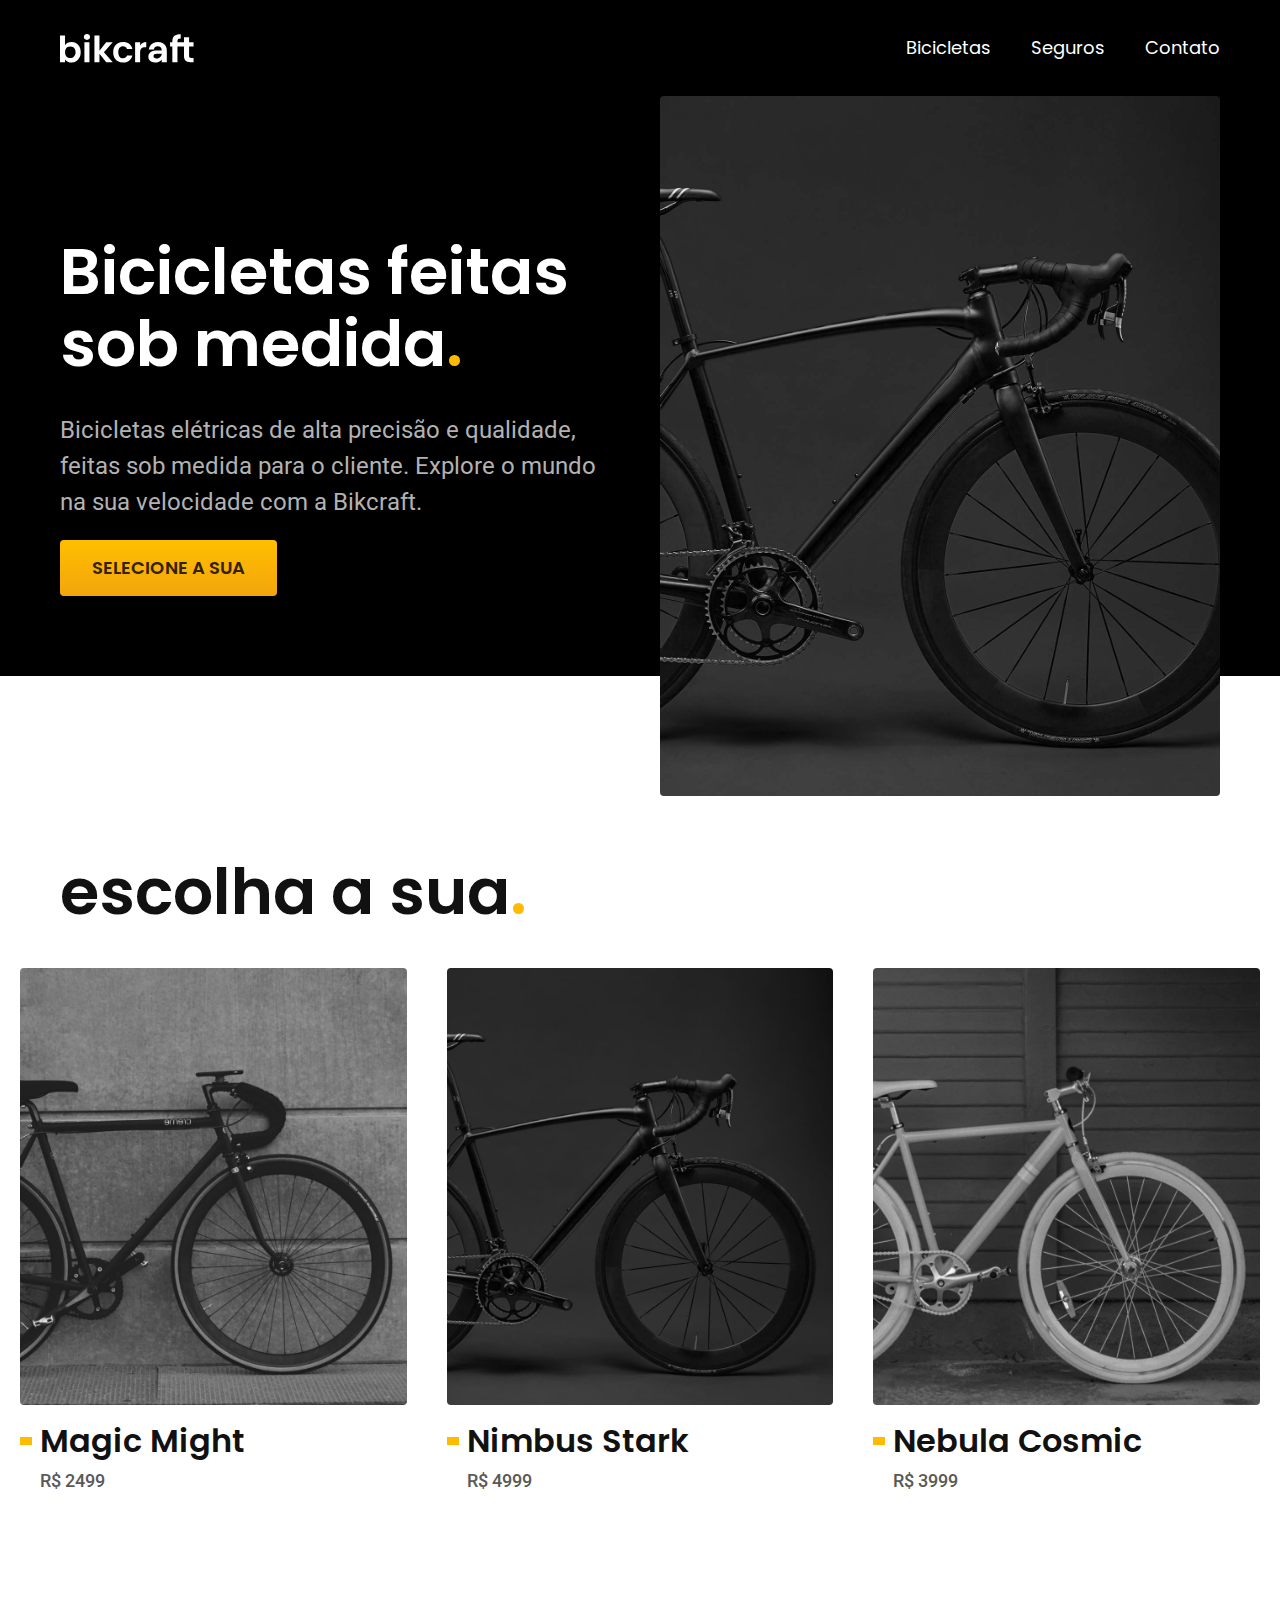
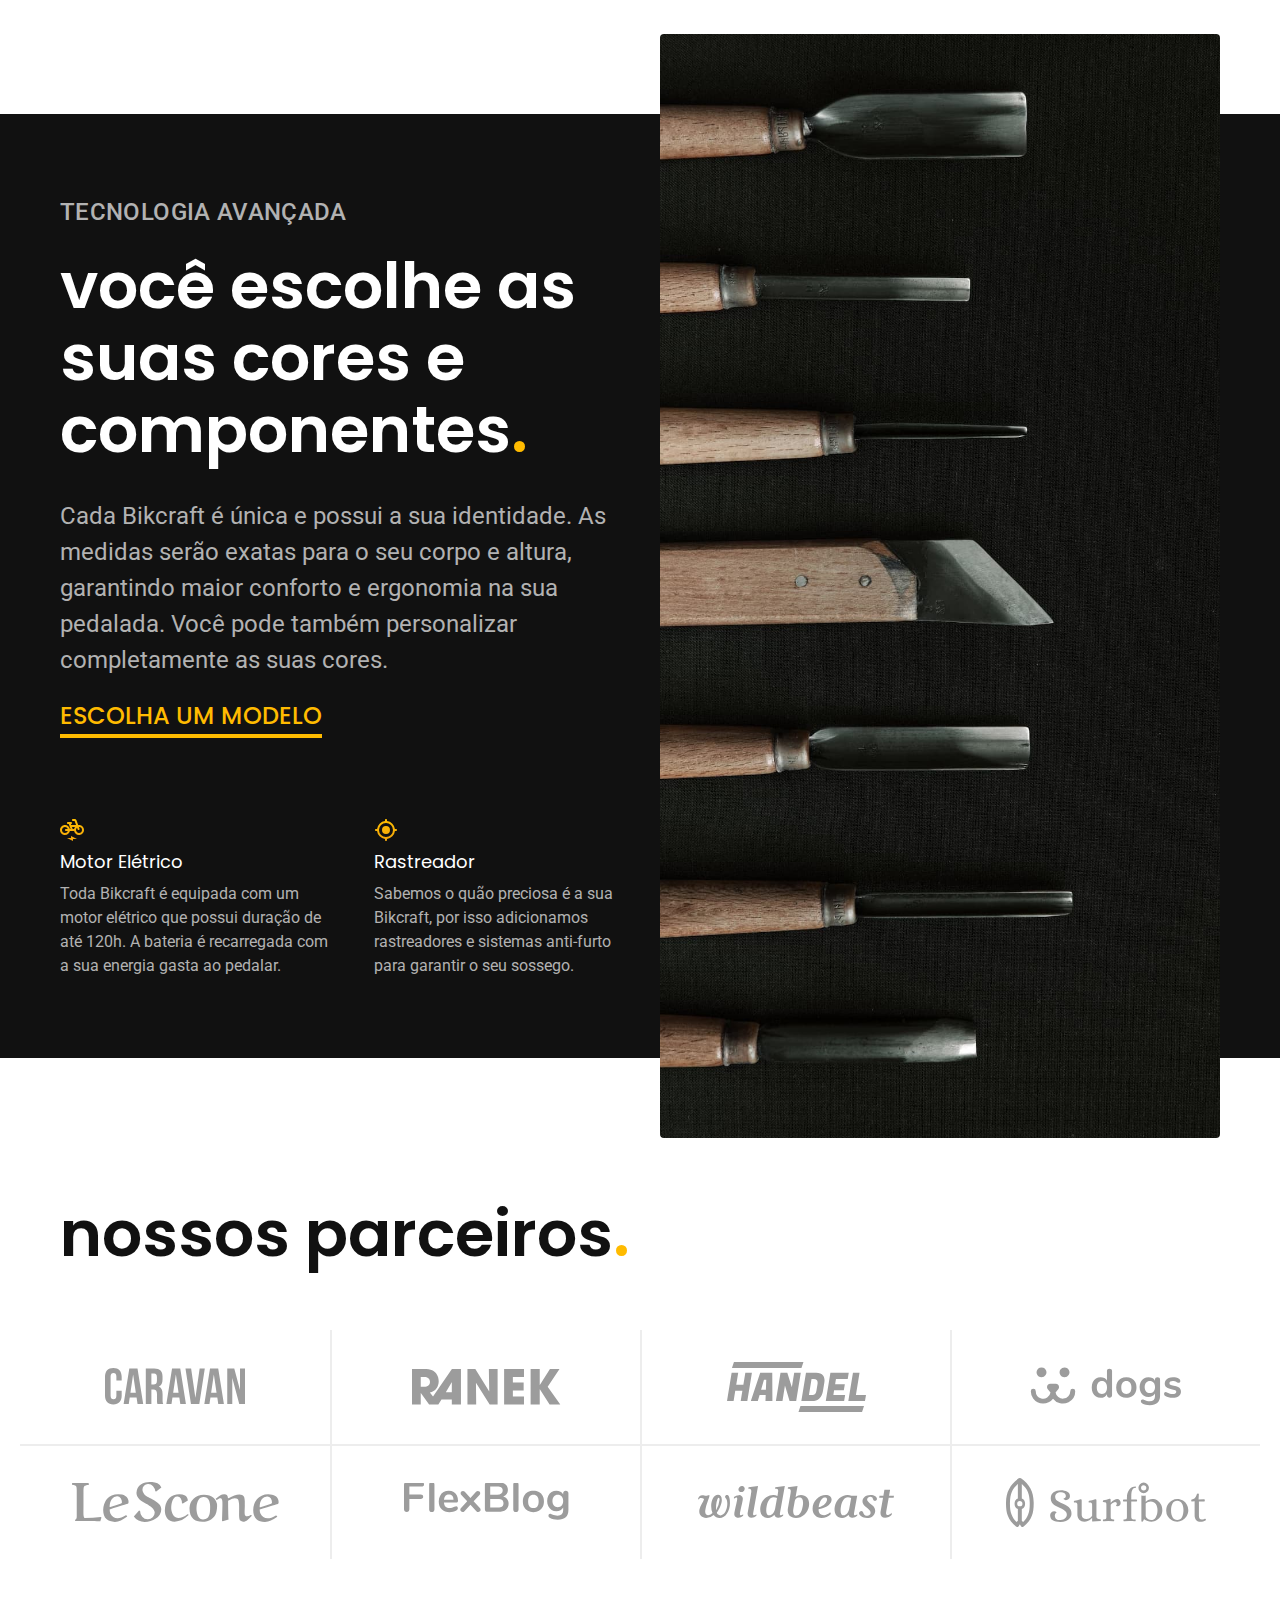
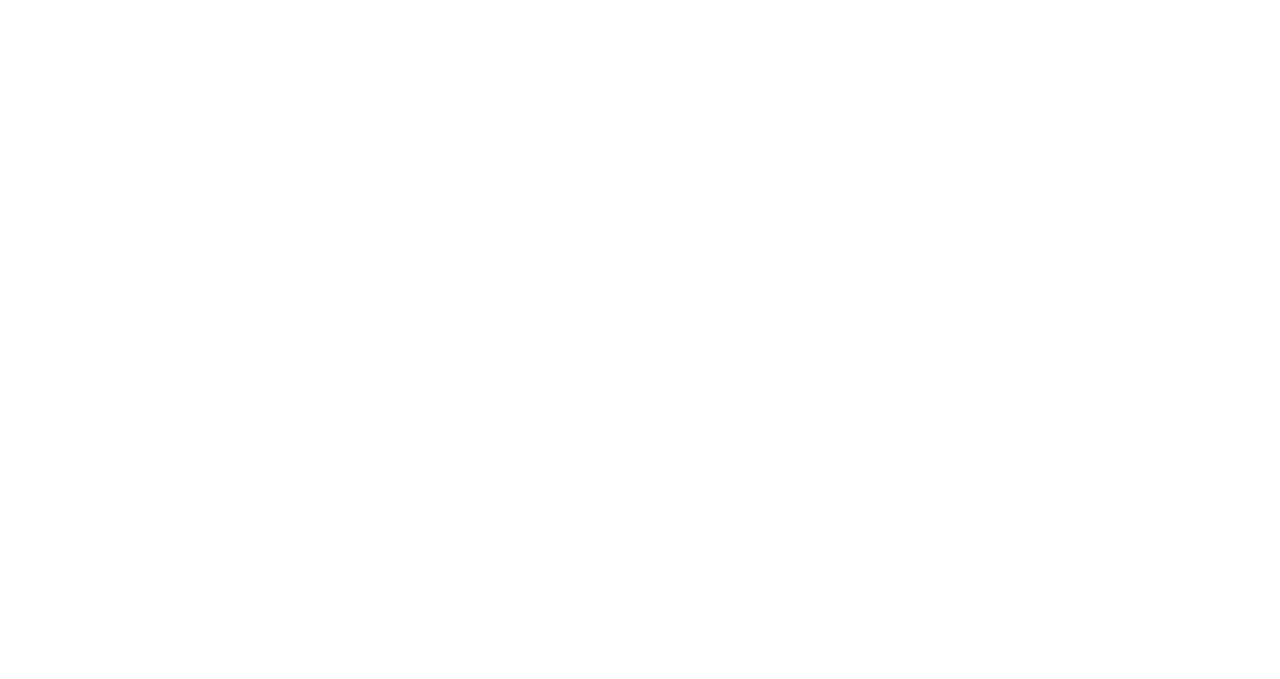
==== index.html @ a55c61dd "parceiros" ====
<!DOCTYPE html>
<html lang="pt-br">

<head>
  <meta charset="UTF-8">
  <meta http-equiv="X-UA-Compatible" content="IE=edge">
  <meta name="viewport" content="width=device-width, initial-scale=1.0">
  <title>Bikcraft - Bicicletas Elétricas</title>
  <meta name="description" content="Bicicletas elétricas de alta precisão e qualidade,  feitas sob medida para o cliente. Explore o mundo na sua velocidade com a Bikcraft.">
  <link rel="stylesheet" href="./css/style.css">
  <link rel="preconnect" href="https://fonts.googleapis.com">
  <link rel="preconnect" href="https://fonts.gstatic.com" crossorigin>
  <link href="https://fonts.googleapis.com/css2?family=Poppins:wght@400;600&family=Roboto:wght@400;500&display=swap" rel="stylesheet">
</head>

<body>
  <header class="header-bg">
    <div class="header container">
      <a href="./">
        <img src="./img/bikcraft.svg" alt="Bikcraft">
      </a>
      <nav aria-label="primaria">
        <ul class="header-menu font-1-m cor-0">
          <li><a href="./bicicletas.html">Bicicletas</a></li>
          <li><a href="./seguros.html">Seguros</a></li>
          <li><a href="./contato.html">Contato</a></li>
        </ul>
      </nav>
    </div>
  </header>

  <main class="introducao-bg">
    <div class="introducao container">
      <div class="introducao-conteudo">
        <h1 class="font-1-xxl cor-0">Bicicletas feitas sob medida<span class="cor-p1">.</span></h1>
        <p class="font-2-l cor-5">Bicicletas elétricas de alta precisão e qualidade, feitas sob medida para o cliente. Explore o mundo na sua velocidade com a Bikcraft.</p>
        <a href="./bicicletas.html" class="botao">Selecione a sua</a>
      </div>
      <div>
        <img src="./img/fotos/introducao.jpg" alt="Bicicleta Elétrica Preta">
      </div>
    </div>
  </main>

  <article class="bicicletas-lista">
    <h2 class="font-1-xxl container">escolha a sua<span class="cor-p1">.</span></h2>

    <ul>
      <li>
        <a href="./bicicletas/magic.html">
          <img src="./img/bicicletas/magic-home.jpg" alt="Bicicleta Preta">
          <h3 class="font-1-xl">Magic Might</h3>
          <span class="font-2-m cor-8">R$ 2499</span>
        </a>
      </li>
      <li>
        <a href="./bicicletas/nimbus.html">
          <img src="./img/bicicletas/nimbus-home.jpg" alt="Bicicleta Preta">
          <h3 class="font-1-xl">Nimbus Stark</h3>
          <span class="font-2-m cor-8">R$ 4999</span>
        </a>
      </li>
      <li>
        <a href="./bicicletas/nebula.html">
          <img src="./img/bicicletas/nebula-home.jpg" alt="Bicicleta Preta">
          <h3 class="font-1-xl">Nebula Cosmic</h3>
          <span class="font-2-m cor-8">R$ 3999</span>
        </a>
      </li>
    </ul>
  </article>

  <article class="tecnologia-bg">
    <div class="tecnologia container">
      <div class="tecnologia-conteudo">
        <span class="font-2-l-b cor-5">Tecnologia Avançada</span>
        <h2 class="font-1-xxl cor-0">você escolhe as suas cores e componentes<span class="cor-p1">.</span></h2>
        <p class="font-2-l cor-5">Cada Bikcraft é única e possui a sua identidade. As medidas serão exatas para o seu corpo e altura, garantindo maior conforto e ergonomia na sua pedalada. Você pode também personalizar completamente as suas cores.</p>
        <a class="link" href="./bicicletas.html">Escolha um modelo</a>
        <div class="tecnologia-vantagens">
          <div>
            <img src="./img/icones/eletrica.svg" alt="">
            <h3 class="font-1-m cor-0">Motor Elétrico</h3>
            <p class="font-2-s cor-5">Toda Bikcraft é equipada com um motor elétrico que possui duração de até 120h. A bateria é recarregada com a sua energia gasta ao pedalar.</p>
          </div>
          <div>
            <img src="./img/icones/rastreador.svg" alt="">
            <h3 class="font-1-m cor-0">Rastreador</h3>
            <p class="font-2-s cor-5">Sabemos o quão preciosa é a sua Bikcraft, por isso adicionamos rastreadores e sistemas anti-furto para garantir o seu sossego.</p>
          </div>
        </div>
      </div>

      <div class="tecnologia-imagem">
        <img src="./img/fotos/tecnologia.jpg" alt="">
      </div>
    </div>
  </article>

  <section class="parceiros" aria-label="Nossos Parceiros">
    <h2 class="font-1-xxl container">nossos parceiros<span class="cor-p1">.</span></h2>

    <ul>
      <li><img src="./img/parceiros/caravan.svg" alt="Caravan"></li>
      <li><img src="./img/parceiros/ranek.svg" alt="Ranek"></li>
      <li><img src="./img/parceiros/handel.svg" alt="Handel"></li>
      <li><img src="./img/parceiros/dogs.svg" alt="Dogs"></li>
      <li><img src="./img/parceiros/lescone.svg" alt="LeScone"></li>
      <li><img src="./img/parceiros/flexblog.svg" alt="FlexBlog"></li>
      <li><img src="./img/parceiros/wildbeast.svg" alt="WildBeast"></li>
      <li><img src="./img/parceiros/surfbot.svg" alt="Surfbot"></li>
    </ul>

  </section>

</body>

</html>
---- css/style.css ----
@import "./global/global.css";
@import "./utilidades/tipografia.css";
@import "./utilidades/cores.css";
@import "./global/header.css";

/* Utilidades */
@import "./utilidades/componentes.css";

/* Home */
@import "./home/introducao.css";
@import "./home/tecnologia.css";
@import "./home/parceiros.css";

/* Bicicletas */
@import "./bicicletas/bicicletas-lista.css";
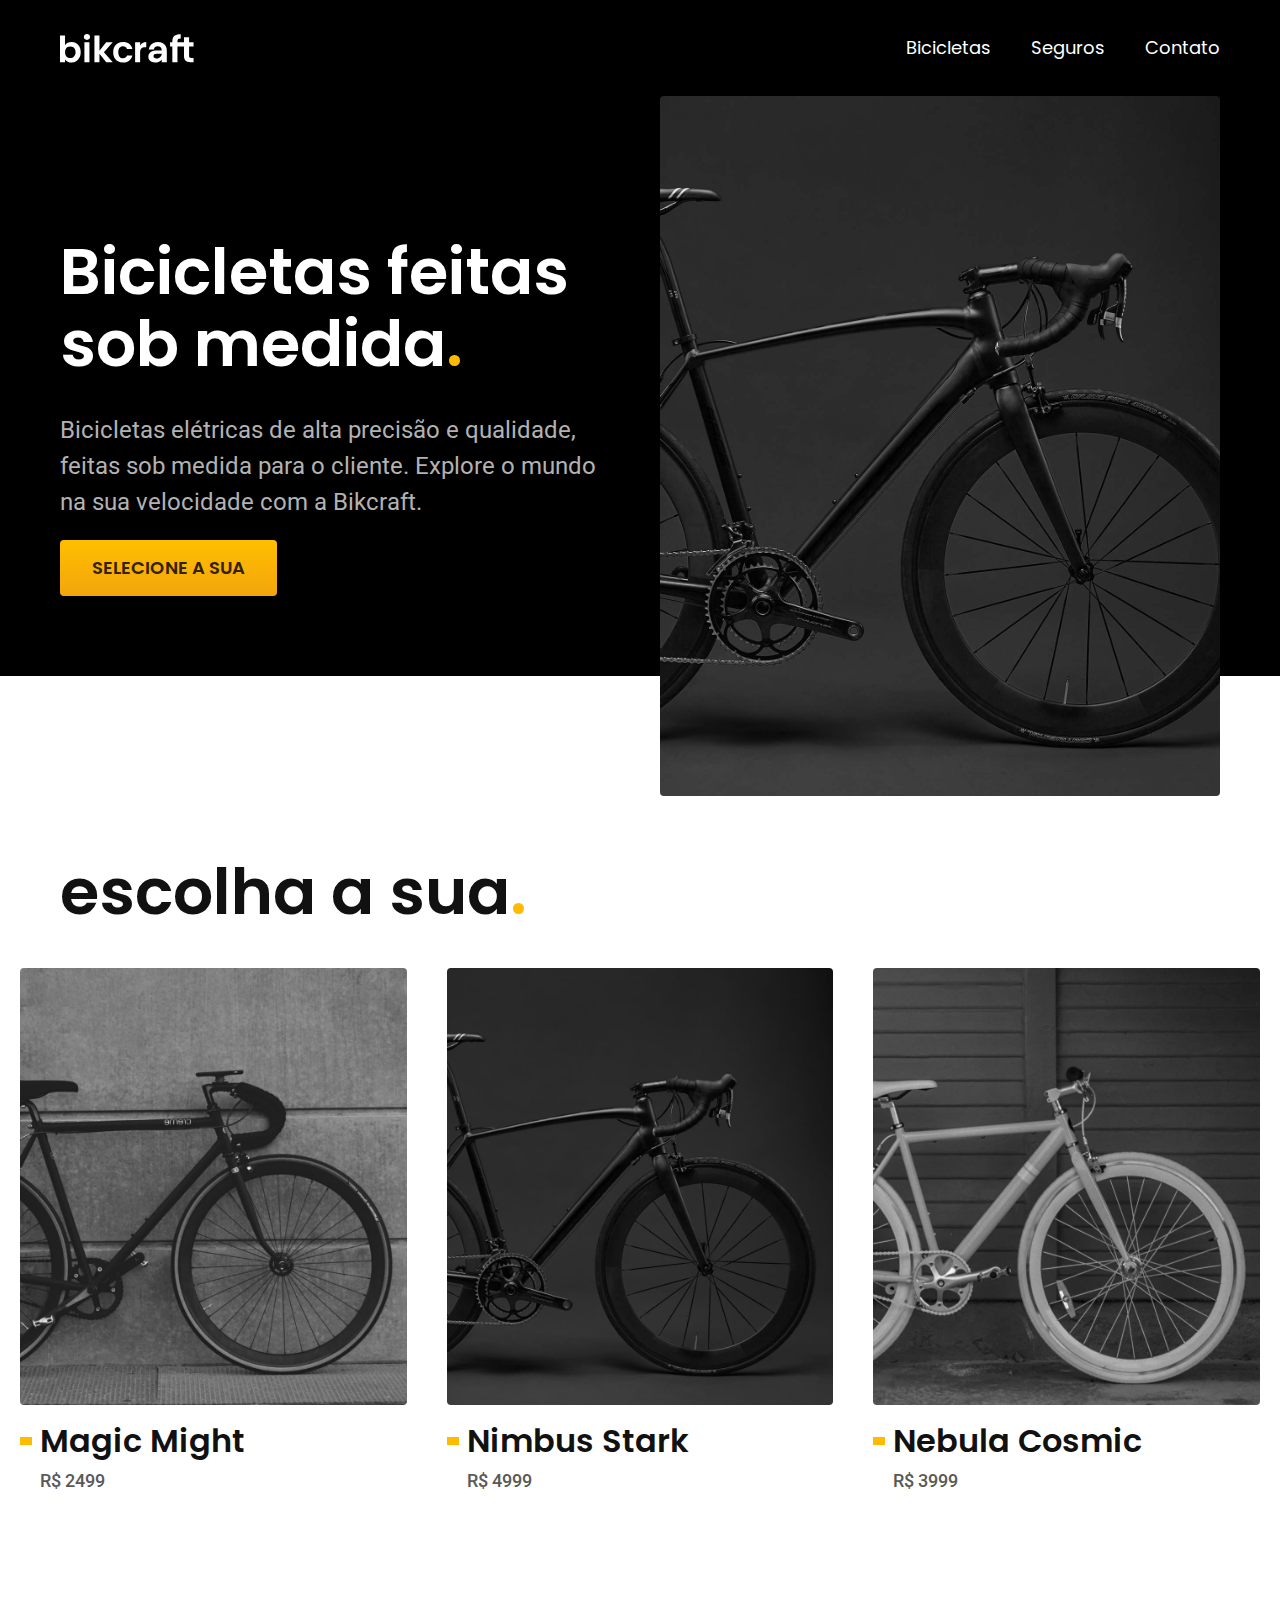
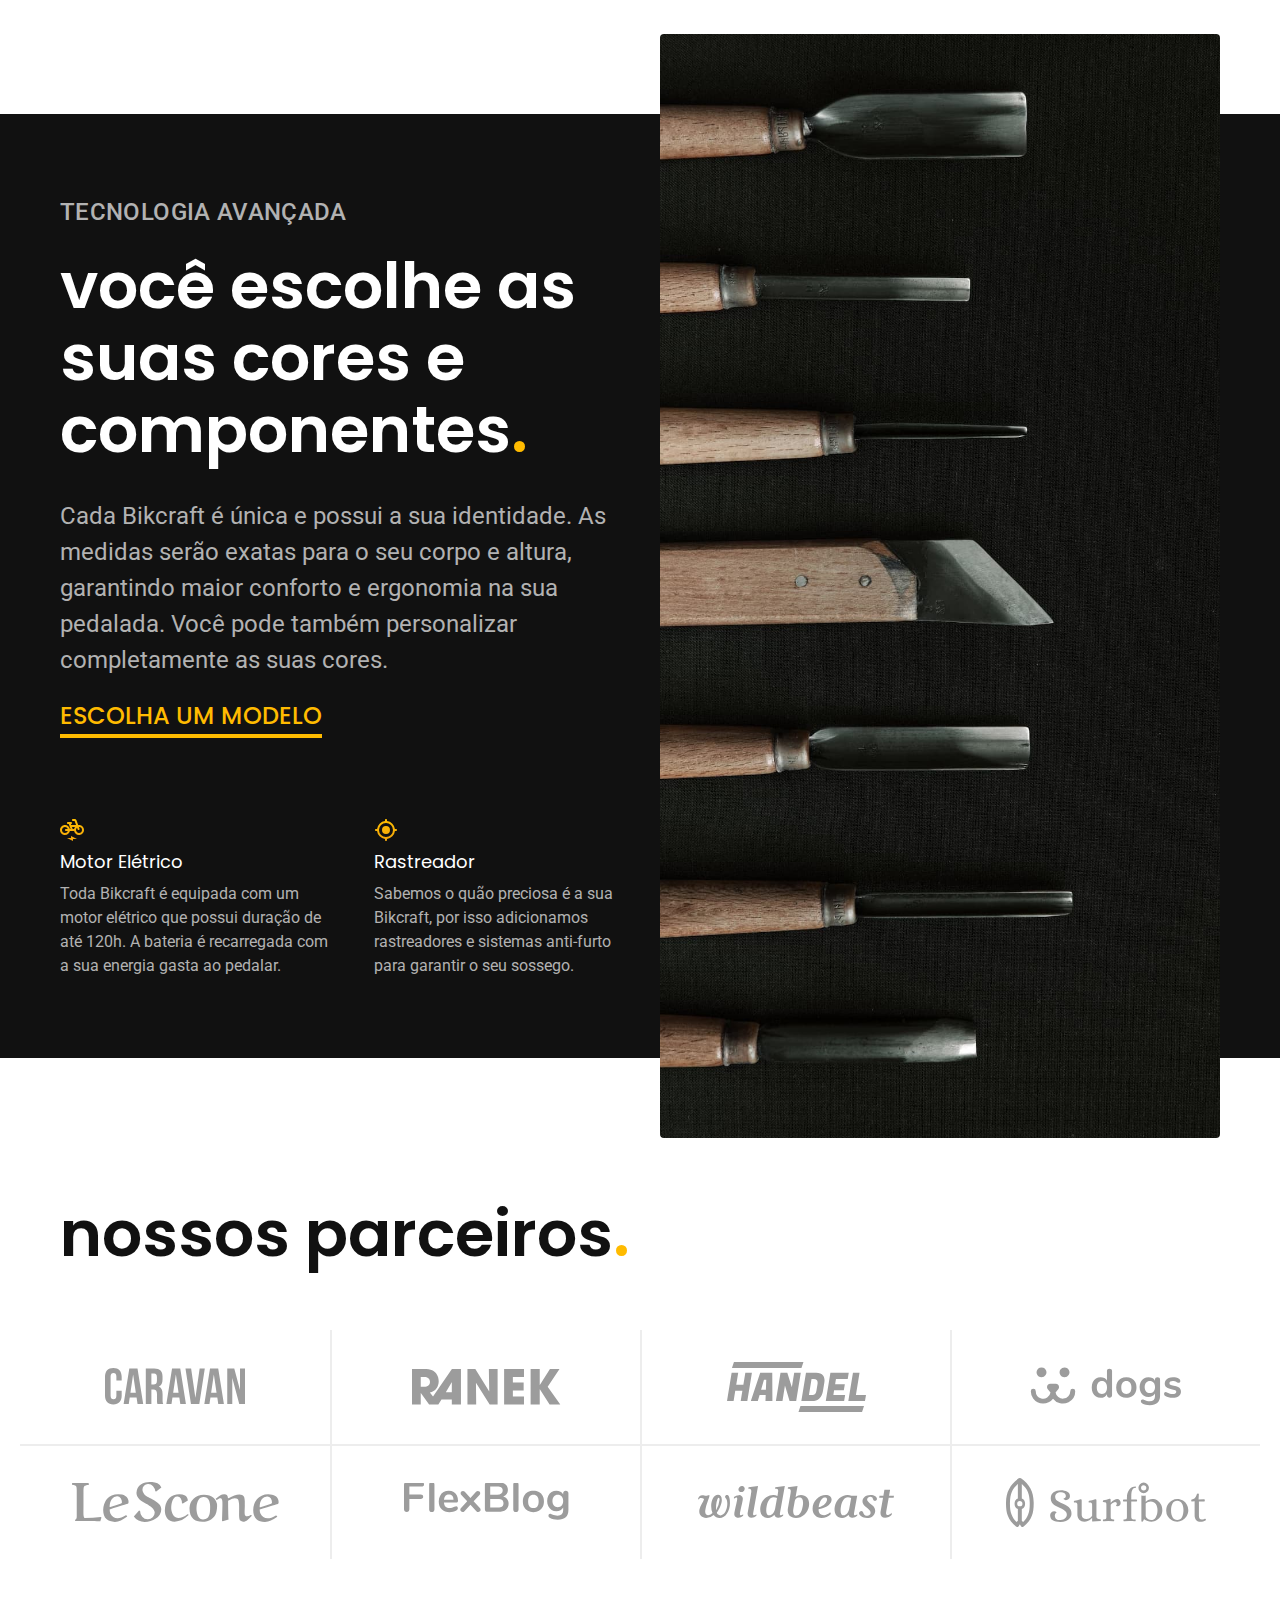
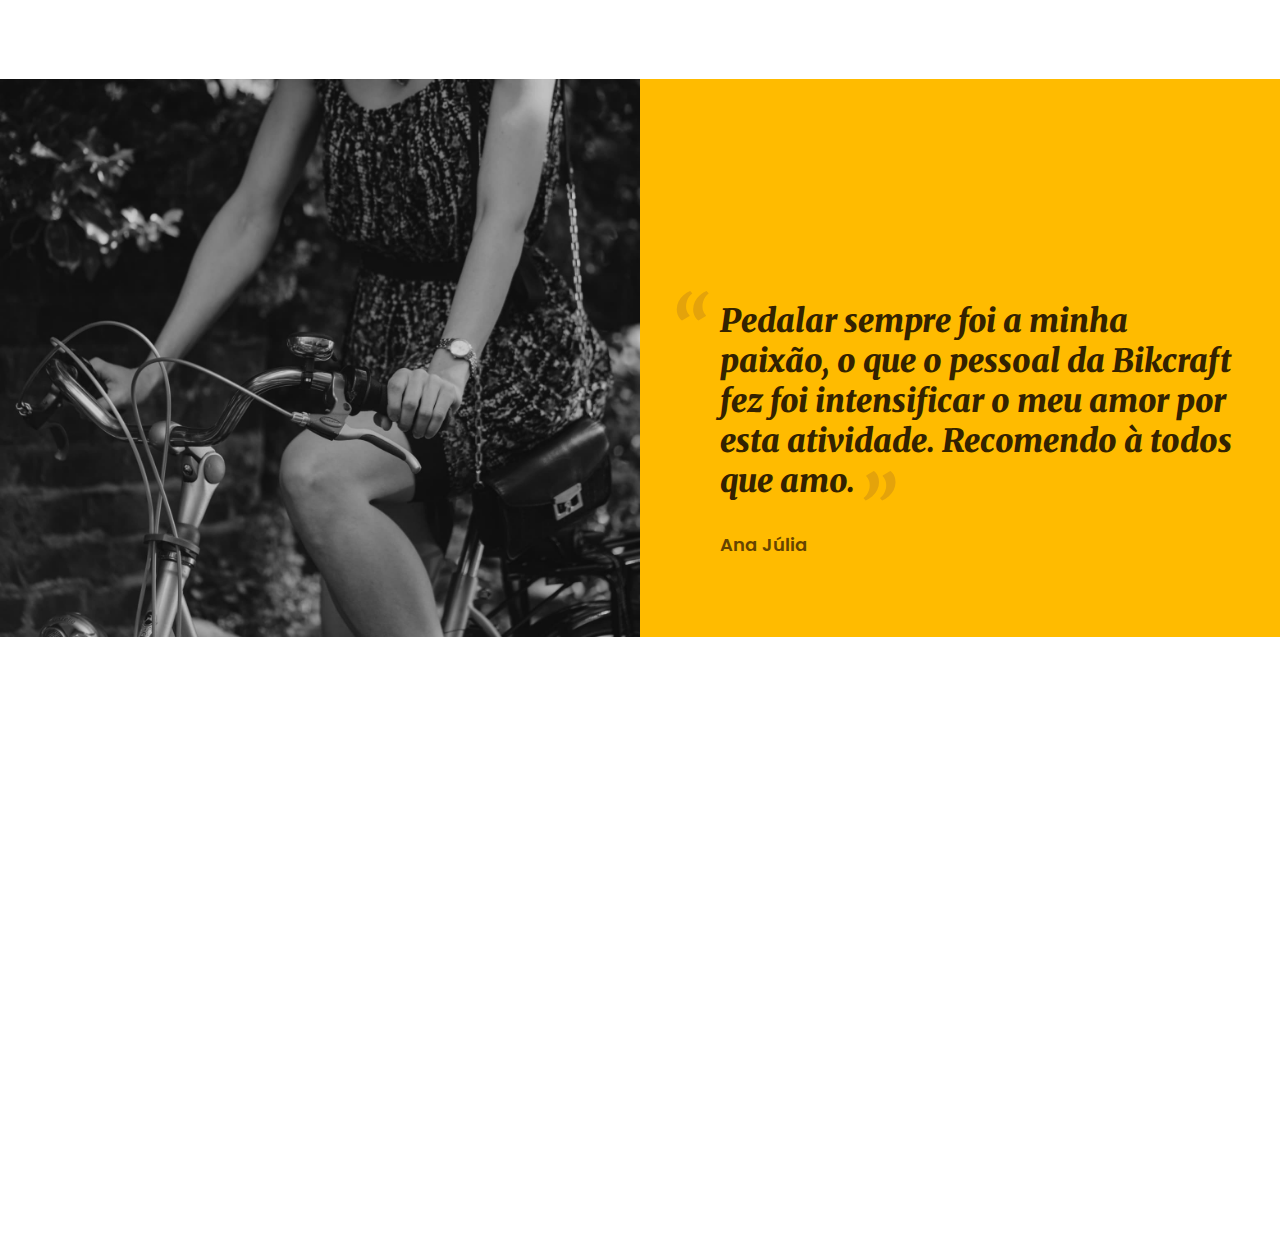
==== commit 14f894d3: "depoimento" ====
--- a/index.html
+++ b/index.html
@@ -10,7 +10,7 @@
   <link rel="stylesheet" href="./css/style.css">
   <link rel="preconnect" href="https://fonts.googleapis.com">
   <link rel="preconnect" href="https://fonts.gstatic.com" crossorigin>
-  <link href="https://fonts.googleapis.com/css2?family=Poppins:wght@400;600&family=Roboto:wght@400;500&display=swap" rel="stylesheet">
+  <link href="https://fonts.googleapis.com/css2?family=Merriweather:ital,wght@1,900&family=Poppins:wght@400;600&family=Roboto:wght@400;500&display=swap" rel="stylesheet">
 </head>
 
 <body>
@@ -113,6 +113,18 @@
 
   </section>
 
+  <section class="depoimento" aria-label="Depoimento">
+    <div class="depoimento-imagem">
+      <img src="./img/fotos/depoimento.jpg" alt="Pessoa pedalando uma bicicleta Bikcraft">
+    </div>
+    <div class="depoimento-conteudo">
+      <blockquote class="font-1-xl cor-p5">
+        <p>Pedalar sempre foi a minha paixão, o que o pessoal da Bikcraft fez foi intensificar o meu amor por esta atividade. Recomendo à todos que amo.</p>
+      </blockquote>
+      <span class="font-1-m-b cor-p4">Ana Júlia</span>
+    </div>
+  </section>
+
 </body>
 
 </html>--- a/css/style.css
+++ b/css/style.css
@@ -10,6 +10,7 @@
 @import "./home/introducao.css";
 @import "./home/tecnologia.css";
 @import "./home/parceiros.css";
+@import "./home/depoimento.css";
 
 /* Bicicletas */
 @import "./bicicletas/bicicletas-lista.css";
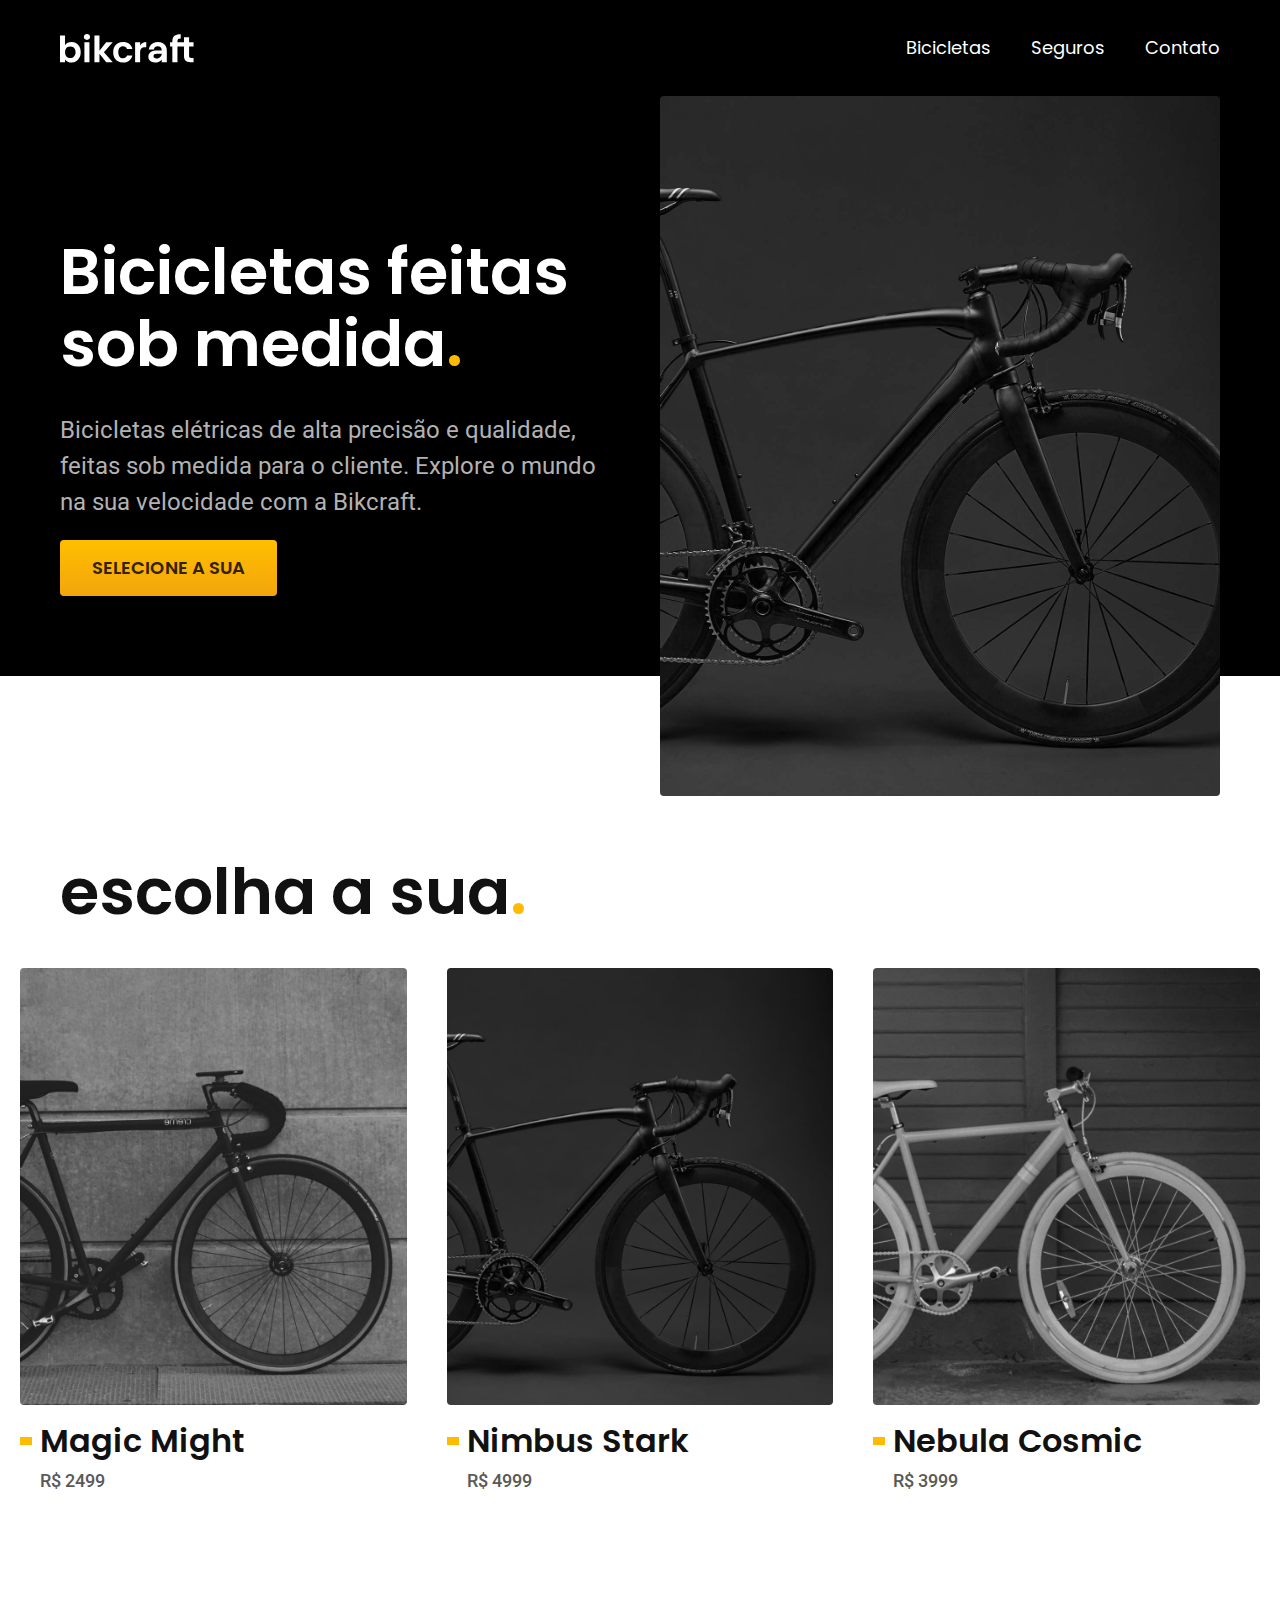
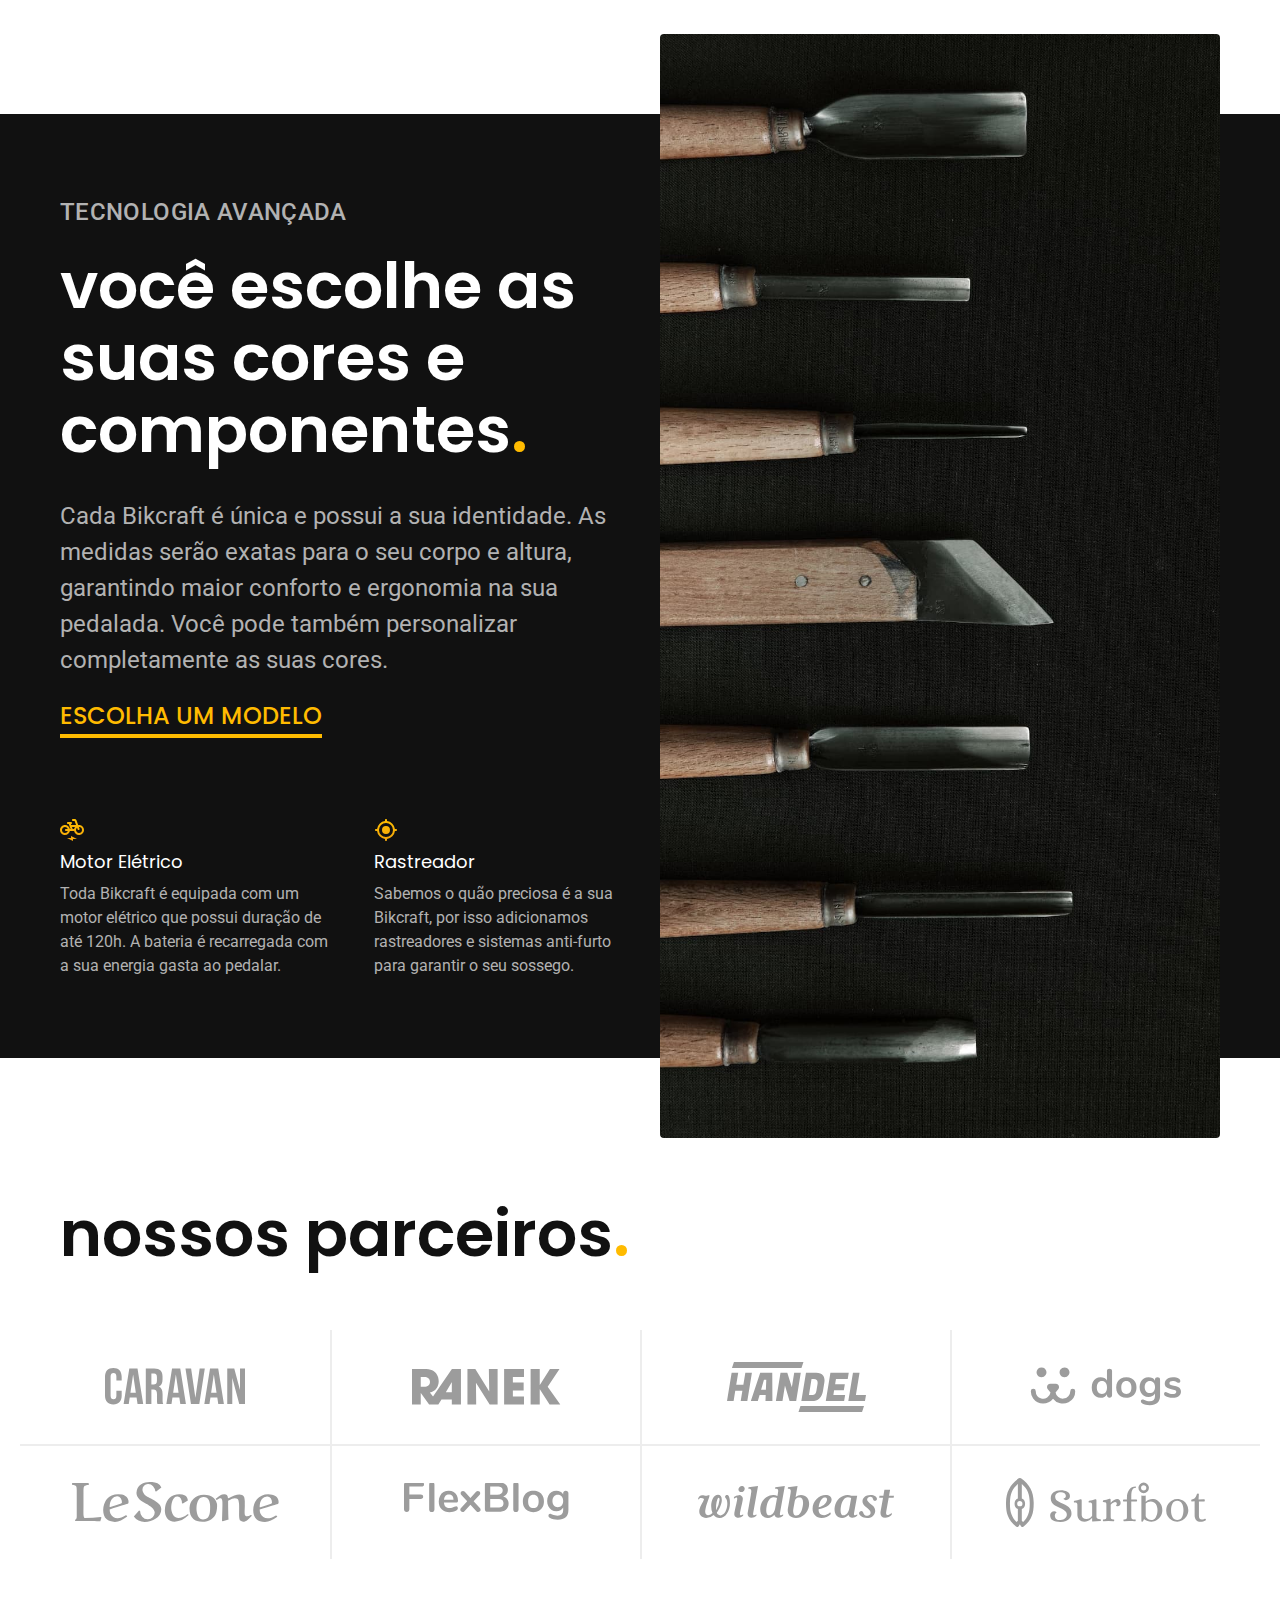
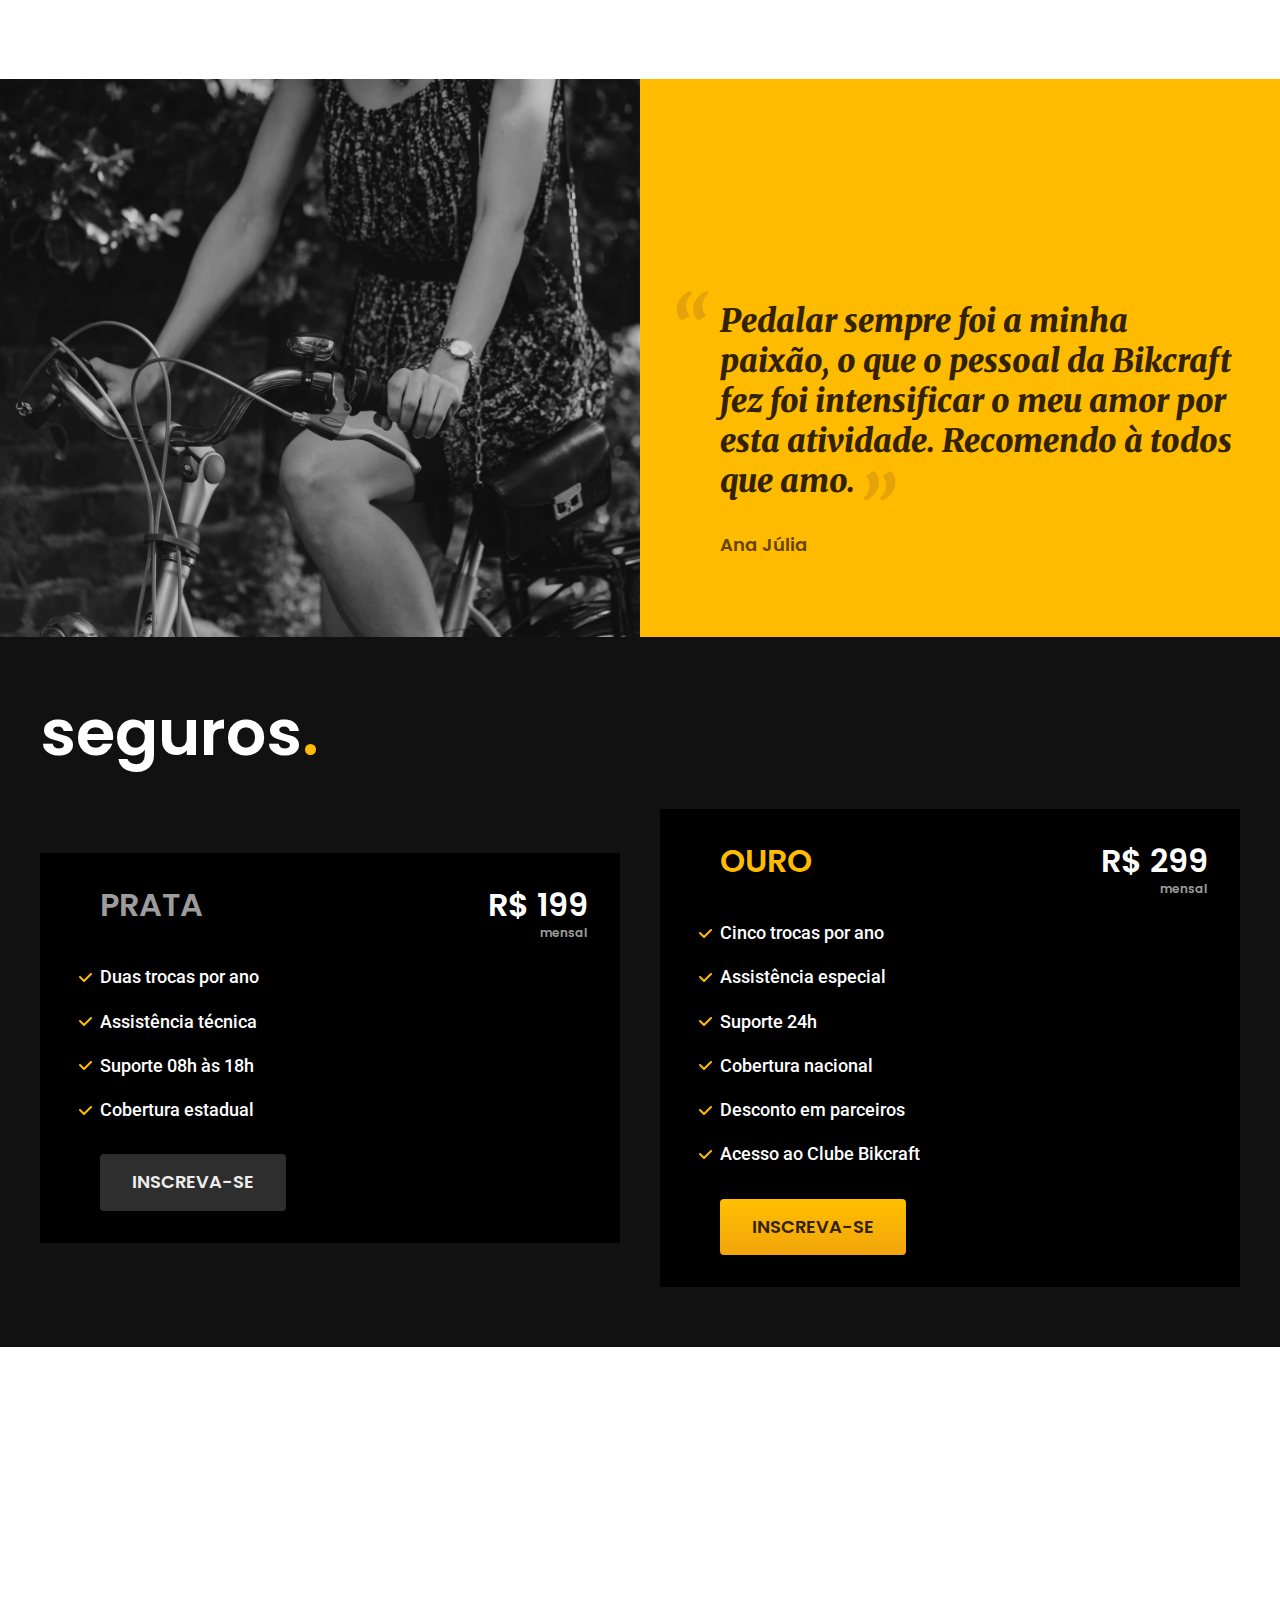
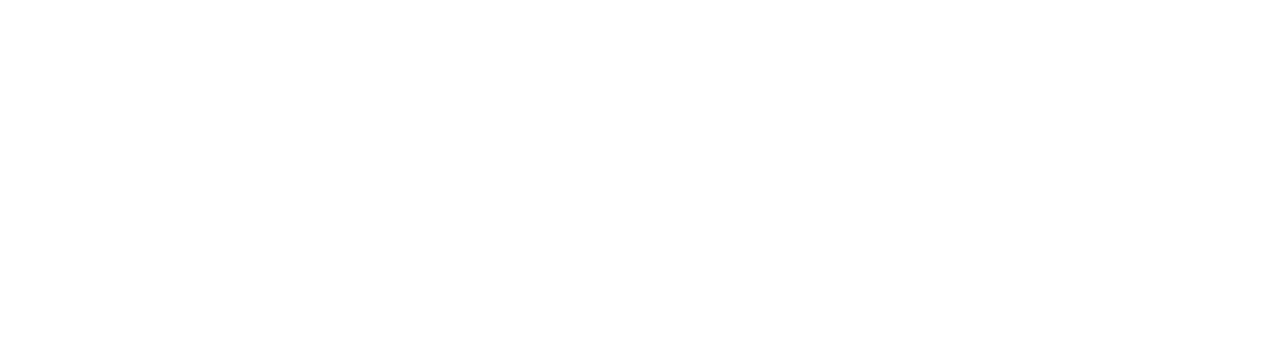
==== commit 2d12a24e: "seguros" ====
--- a/index.html
+++ b/index.html
@@ -125,6 +125,36 @@
     </div>
   </section>
 
+  <article class="seguros-bg">
+    <div class="seguros container">
+      <h2 class="font-1-xxl cor-0">seguros<span class="cor-p1">.</span></h2>
+      <div class="seguros-item">
+        <h3 class="font-1-xl cor-6">PRATA</h3>
+        <span class="font-1-xl cor-0">R$ 199 <span class="font-1-xs cor-6">mensal</span></span>
+        <ul class="font-2-m cor-0">
+          <li>Duas trocas por ano</li>
+          <li>Assistência técnica</li>
+          <li>Suporte 08h às 18h</li>
+          <li>Cobertura estadual</li>
+        </ul>
+        <a class="botao secundario" href="./orcamento.html">INSCREVA-SE</a>
+      </div>
+      <div class="seguros-item">
+        <h3 class="font-1-xl cor-p1">OURO</h3>
+        <span class="font-1-xl cor-0">R$ 299 <span class="font-1-xs cor-6">mensal</span></span>
+        <ul class="font-2-m cor-0">
+          <li>Cinco trocas por ano</li>
+          <li>Assistência especial</li>
+          <li>Suporte 24h</li>
+          <li>Cobertura nacional</li>
+          <li>Desconto em parceiros</li>
+          <li>Acesso ao Clube Bikcraft</li>
+        </ul>
+        <a class="botao" href="./orcamento.html">INSCREVA-SE</a>
+      </div>
+    </div>
+  </article>
+
 </body>
 
 </html>--- a/css/style.css
+++ b/css/style.css
@@ -14,3 +14,6 @@
 
 /* Bicicletas */
 @import "./bicicletas/bicicletas-lista.css";
+
+/* Seguros */
+@import "./seguros/seguros.css";
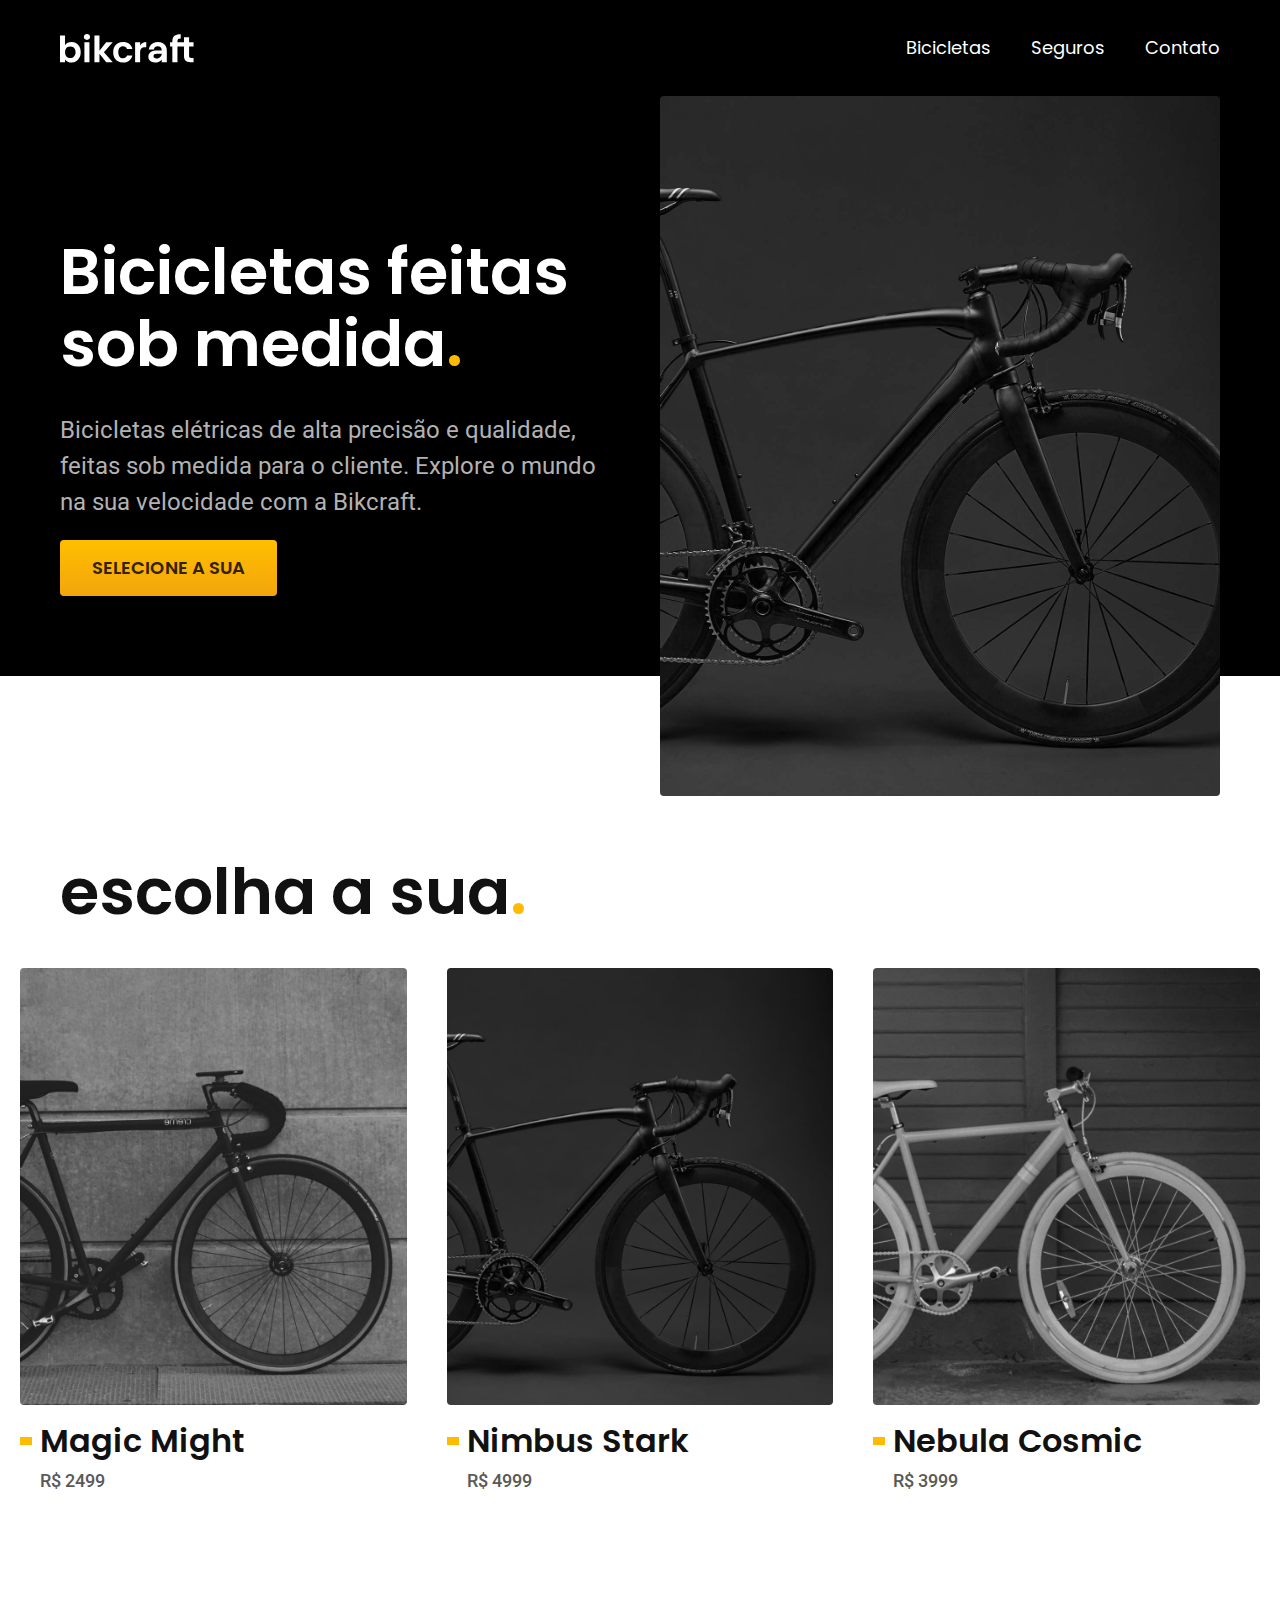
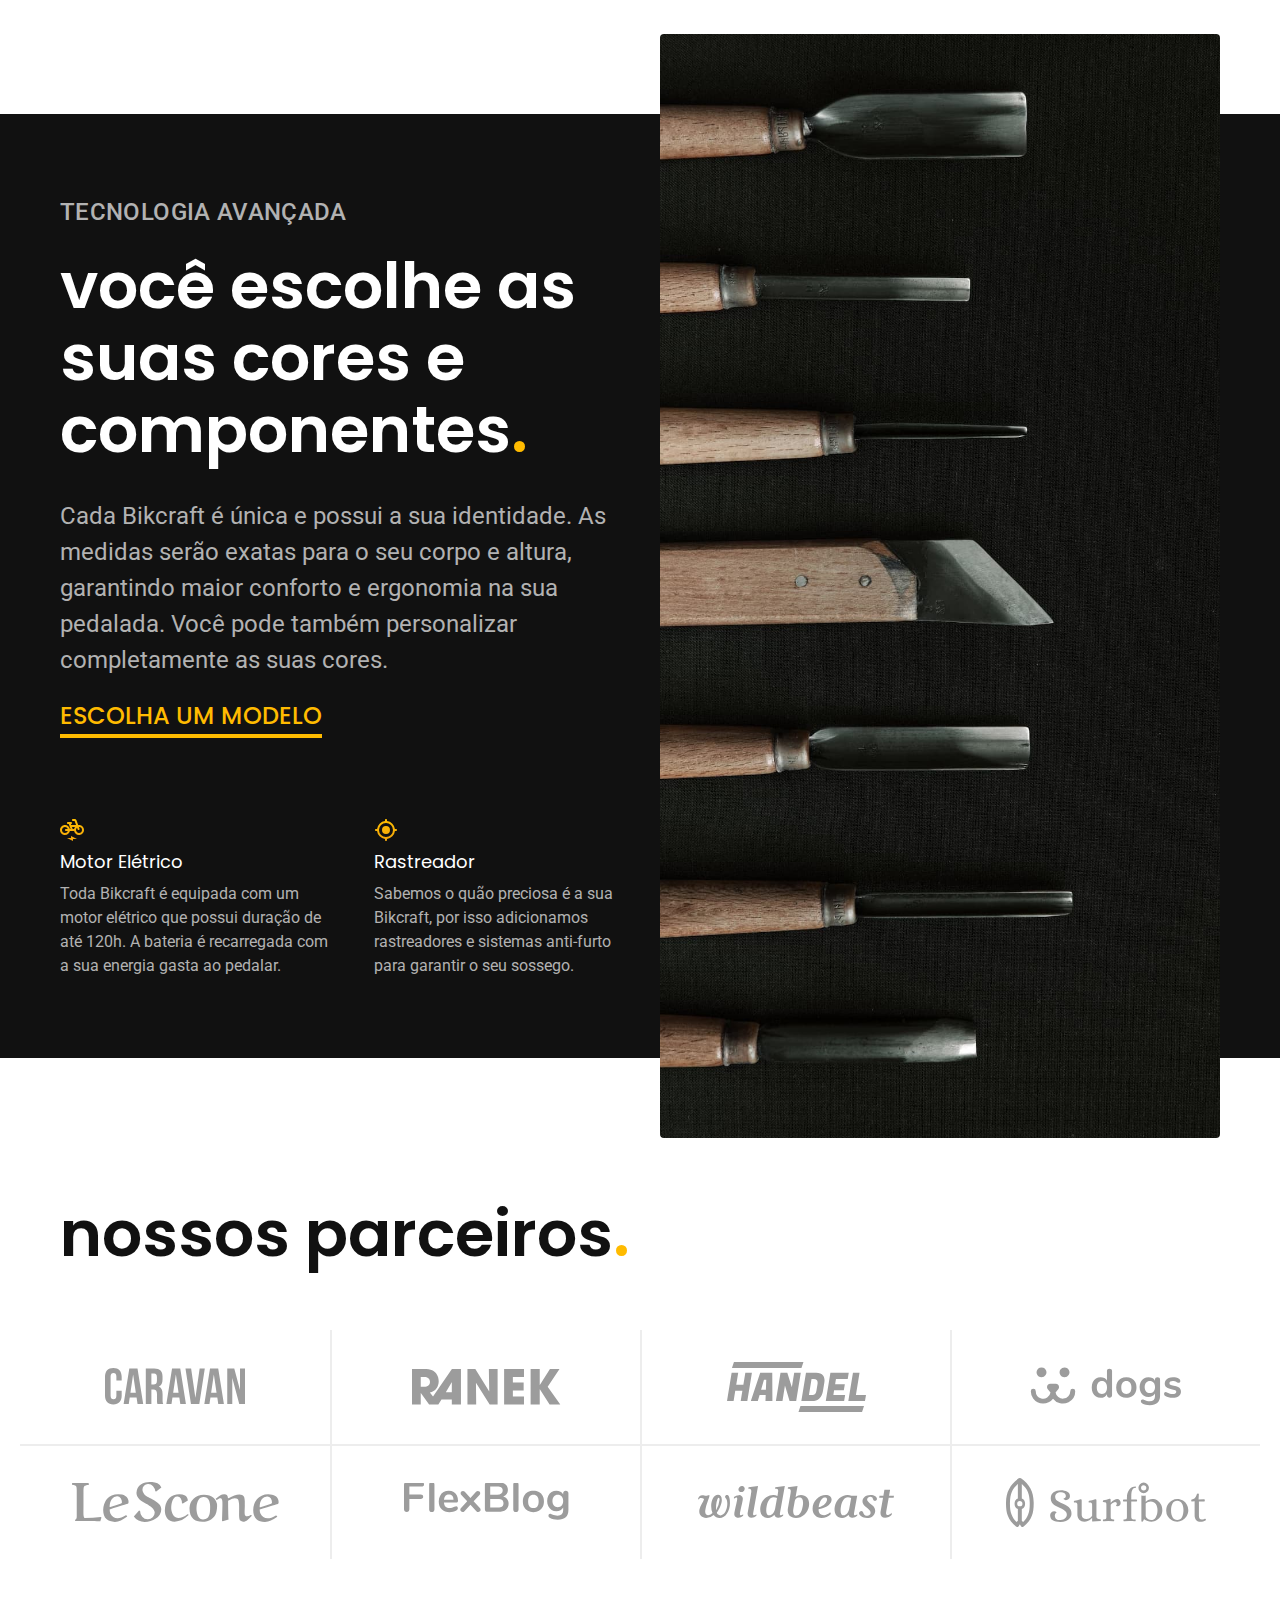
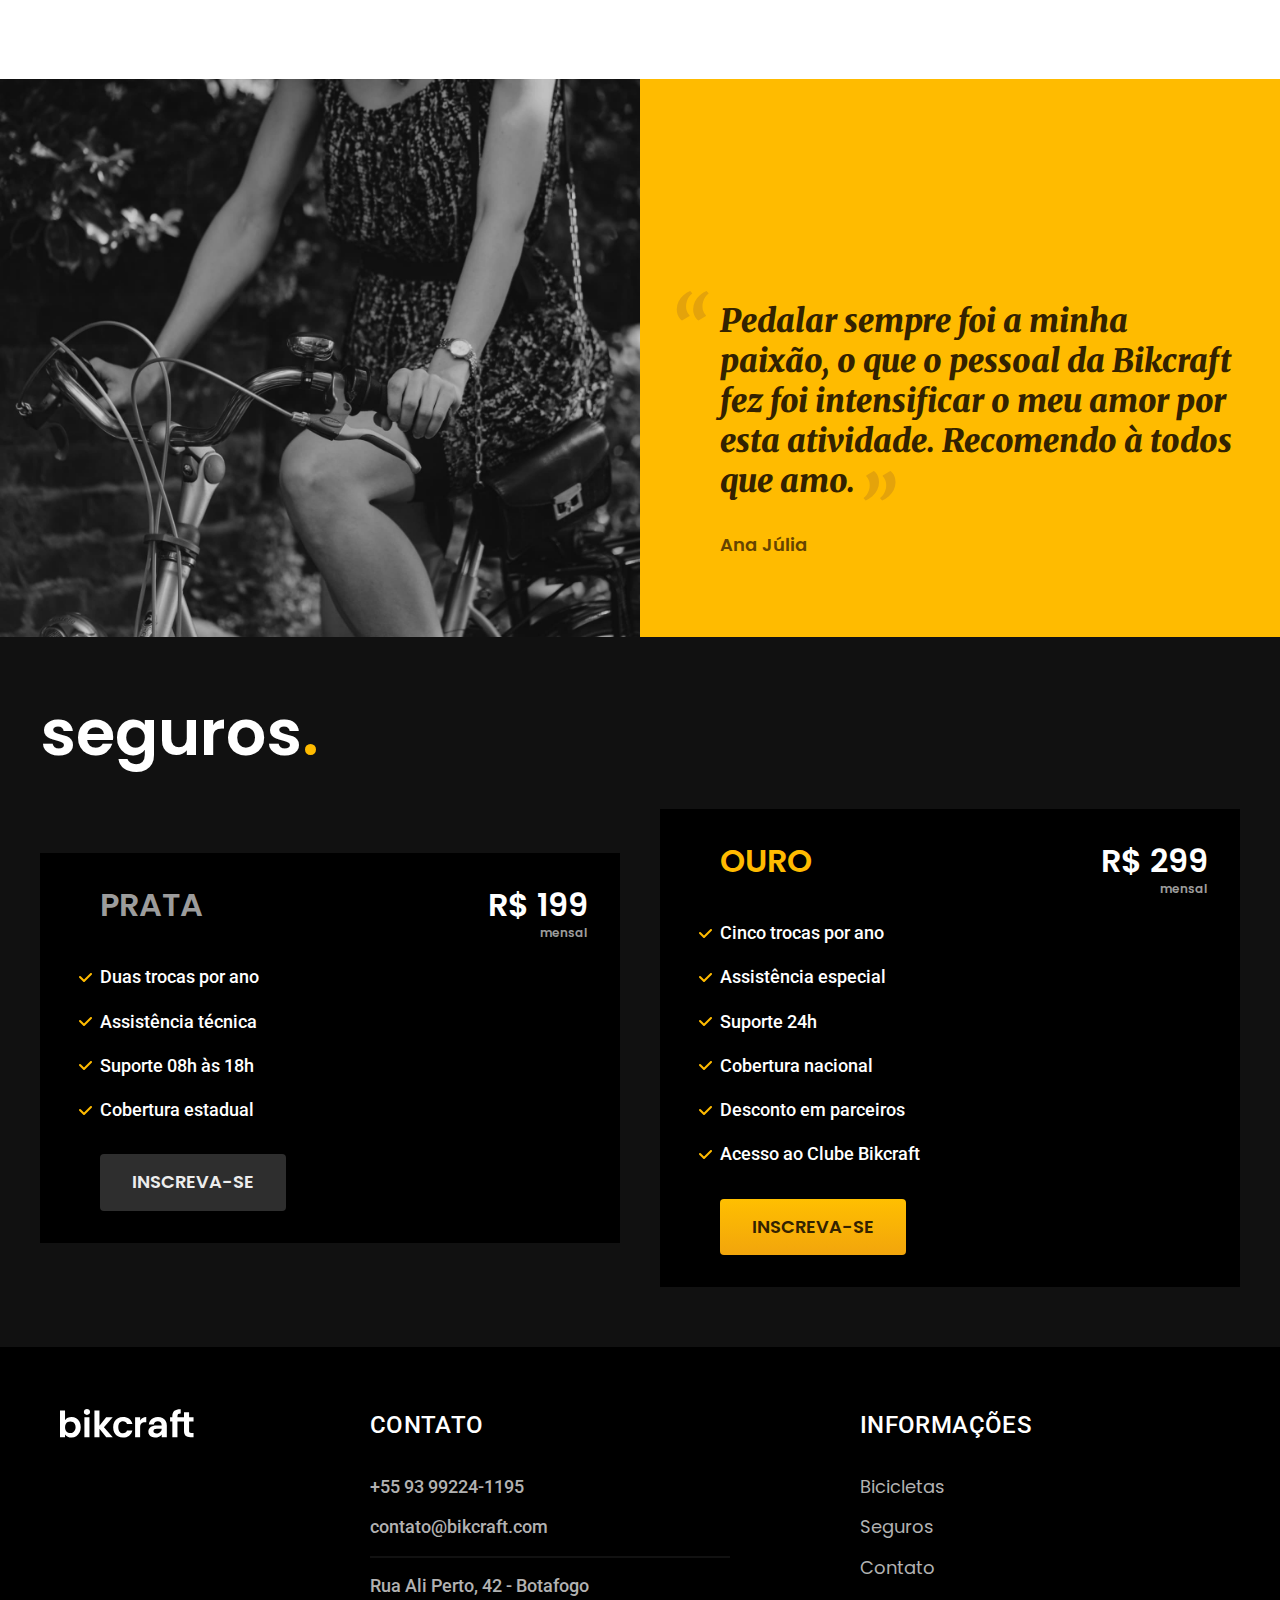
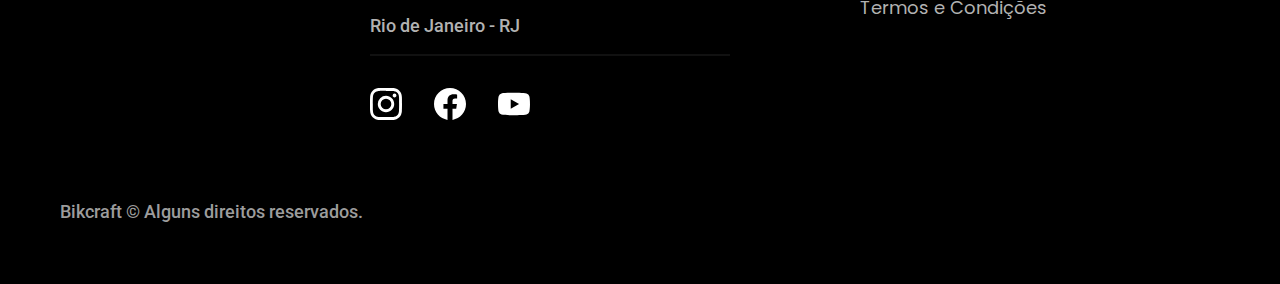
==== commit 0b9148ba: "footer" ====
--- a/index.html
+++ b/index.html
@@ -155,6 +155,45 @@
     </div>
   </article>
 
+  <footer class="footer-bg">
+    <div class="footer container">
+      <img src="./img/bikcraft.svg" alt="Bikcraft">
+
+      <div class="footer-contato">
+        <h3 class="font-2-l-b cor-0">Contato</h3>
+        <ul class="font-2-m cor-5">
+          <li><a href="tel:+5593992241195">+55 93 99224-1195</a></li>
+          <li><a href="mailto:contato@bikcraft.com">contato@bikcraft.com</a></li>
+          <li>Rua Ali Perto, 42 - Botafogo</li>
+          <li>Rio de Janeiro - RJ</li>
+        </ul>
+        <div class="footer-redes">
+          <a href="./">
+            <img src="./img/redes/instagram.svg" alt="Instagram">
+          </a>
+          <a href="./">
+            <img src="./img/redes/facebook.svg" alt="Facebook">
+          </a>
+          <a href="./">
+            <img src="./img/redes/youtube.svg" alt="Youtube">
+          </a>
+        </div>
+      </div>
+      <div class="footer-informacoes">
+        <h3 class="font-2-l-b cor-0">Informações</h3>
+        <nav>
+          <ul class="font-1-m cor-5">
+            <li><a href="./bicicletas.html">Bicicletas</a></li>
+            <li><a href="./seguros.html">Seguros</a></li>
+            <li><a href="./contato.html">Contato</a></li>
+            <li><a href="./termos.html">Termos e Condições</a></li>
+          </ul>
+        </nav>
+      </div>
+      <p class="font-2-m cor-6 footer-copy">Bikcraft © Alguns direitos reservados.</p>
+    </div>
+  </footer>
+
 </body>
 
 </html>--- a/css/style.css
+++ b/css/style.css
@@ -2,6 +2,7 @@
 @import "./utilidades/tipografia.css";
 @import "./utilidades/cores.css";
 @import "./global/header.css";
+@import "./global/footer.css";
 
 /* Utilidades */
 @import "./utilidades/componentes.css";
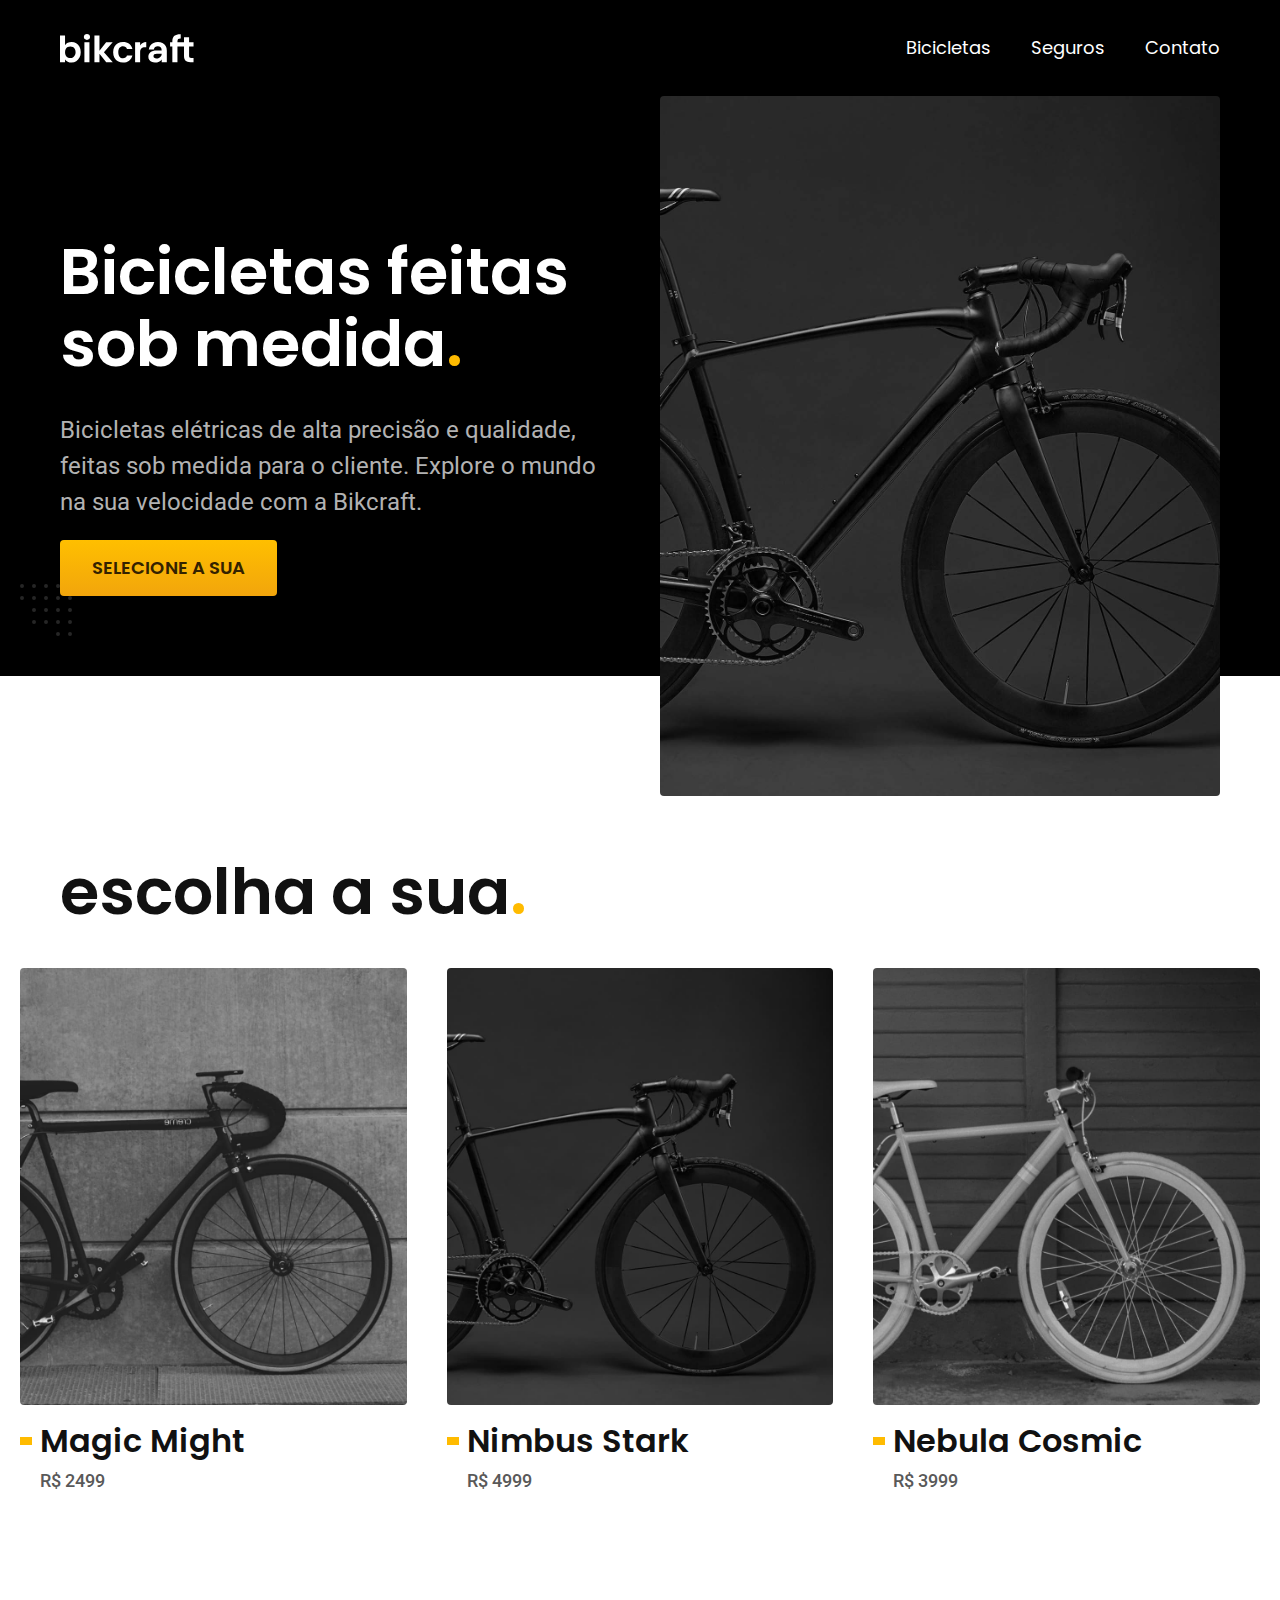
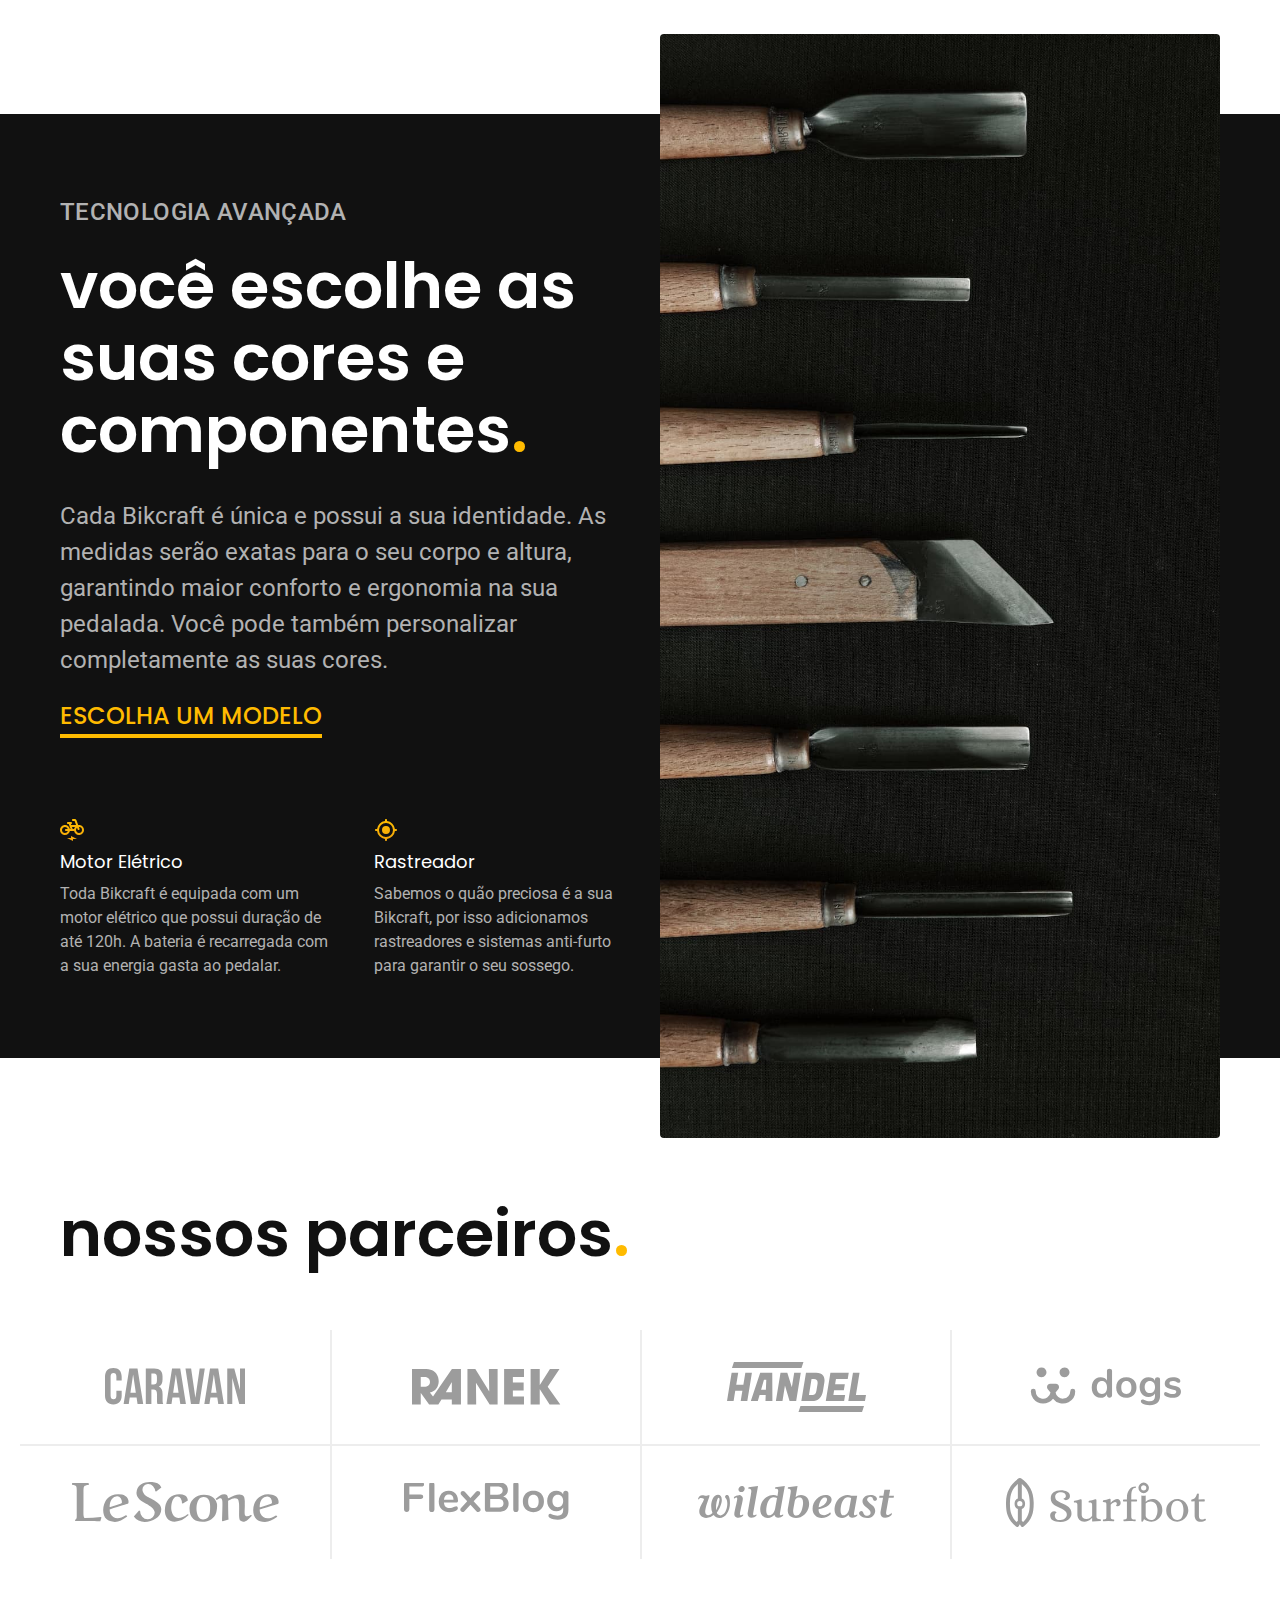
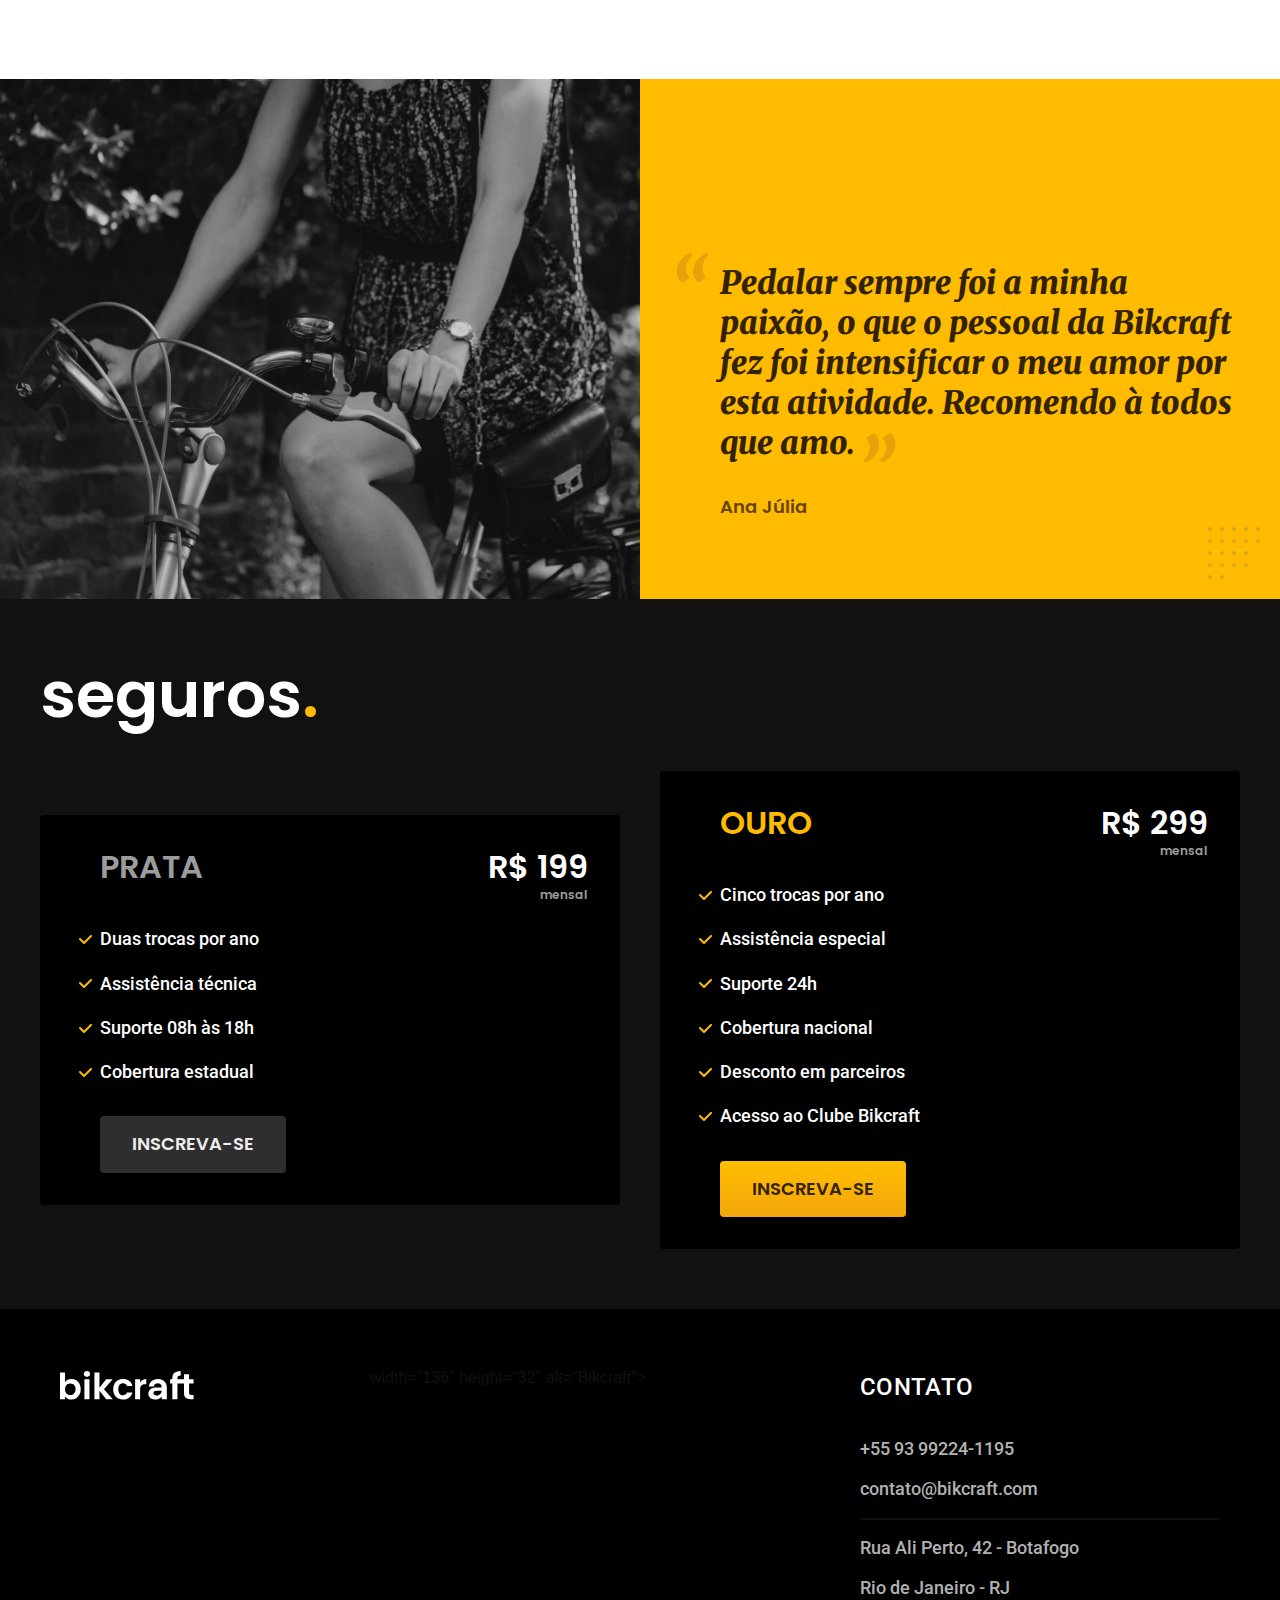
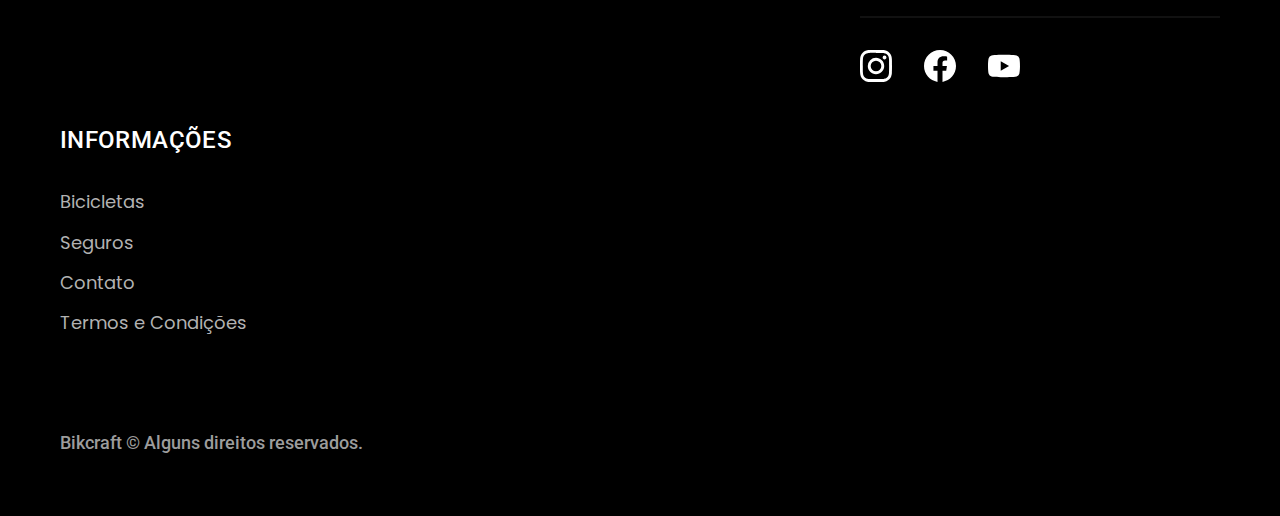
==== commit 597342eb: "otimizações" ====
--- a/index.html
+++ b/index.html
@@ -7,6 +7,8 @@
   <meta name="viewport" content="width=device-width, initial-scale=1.0">
   <title>Bikcraft - Bicicletas Elétricas</title>
   <meta name="description" content="Bicicletas elétricas de alta precisão e qualidade,  feitas sob medida para o cliente. Explore o mundo na sua velocidade com a Bikcraft.">
+  <link rel="preload" href="./css/style.css" as="style">
+  <link rel="preload" href="./css/style.css" as="style">
   <link rel="stylesheet" href="./css/style.css">
   <link rel="preconnect" href="https://fonts.googleapis.com">
   <link rel="preconnect" href="https://fonts.gstatic.com" crossorigin>
@@ -17,7 +19,7 @@
   <header class="header-bg">
     <div class="header container">
       <a href="./">
-        <img src="./img/bikcraft.svg" alt="Bikcraft">
+        <img src="./img/bikcraft.svg" width="136" height="32" alt="Bikcraft">
       </a>
       <nav aria-label="primaria">
         <ul class="header-menu font-1-m cor-0">
@@ -36,9 +38,10 @@
         <p class="font-2-l cor-5">Bicicletas elétricas de alta precisão e qualidade, feitas sob medida para o cliente. Explore o mundo na sua velocidade com a Bikcraft.</p>
         <a href="./bicicletas.html" class="botao">Selecione a sua</a>
       </div>
-      <div>
-        <img src="./img/fotos/introducao.jpg" alt="Bicicleta Elétrica Preta">
-      </div>
+      <picture>
+        <source media="(max-width: 800px)" srcset="./img/bicicletas/nimbus.jpg">
+        <img src="./img/fotos/introducao.jpg" width="1280" height="1600" alt="Bicicleta Elétrica Preta">
+      </picture>
     </div>
   </main>
 
@@ -48,21 +51,21 @@
     <ul>
       <li>
         <a href="./bicicletas/magic.html">
-          <img src="./img/bicicletas/magic-home.jpg" alt="Bicicleta Preta">
+          <img src="./img/bicicletas/magic-home.jpg" width="920" height="1040" alt="Bicicleta Preta">
           <h3 class="font-1-xl">Magic Might</h3>
           <span class="font-2-m cor-8">R$ 2499</span>
         </a>
       </li>
       <li>
         <a href="./bicicletas/nimbus.html">
-          <img src="./img/bicicletas/nimbus-home.jpg" alt="Bicicleta Preta">
+          <img src="./img/bicicletas/nimbus-home.jpg" width="920" height="1040" alt="Bicicleta Preta">
           <h3 class="font-1-xl">Nimbus Stark</h3>
           <span class="font-2-m cor-8">R$ 4999</span>
         </a>
       </li>
       <li>
         <a href="./bicicletas/nebula.html">
-          <img src="./img/bicicletas/nebula-home.jpg" alt="Bicicleta Preta">
+          <img src="./img/bicicletas/nebula-home.jpg" width="920" height="1040" alt="Bicicleta Preta">
           <h3 class="font-1-xl">Nebula Cosmic</h3>
           <span class="font-2-m cor-8">R$ 3999</span>
         </a>
@@ -79,12 +82,12 @@
         <a class="link" href="./bicicletas.html">Escolha um modelo</a>
         <div class="tecnologia-vantagens">
           <div>
-            <img src="./img/icones/eletrica.svg" alt="">
+            <img src="./img/icones/eletrica.svg" width="24" height="24" alt="">
             <h3 class="font-1-m cor-0">Motor Elétrico</h3>
             <p class="font-2-s cor-5">Toda Bikcraft é equipada com um motor elétrico que possui duração de até 120h. A bateria é recarregada com a sua energia gasta ao pedalar.</p>
           </div>
           <div>
-            <img src="./img/icones/rastreador.svg" alt="">
+            <img src="./img/icones/rastreador.svg" width="24" height="24" alt="">
             <h3 class="font-1-m cor-0">Rastreador</h3>
             <p class="font-2-s cor-5">Sabemos o quão preciosa é a sua Bikcraft, por isso adicionamos rastreadores e sistemas anti-furto para garantir o seu sossego.</p>
           </div>
@@ -92,7 +95,7 @@
       </div>
 
       <div class="tecnologia-imagem">
-        <img src="./img/fotos/tecnologia.jpg" alt="">
+        <img src="./img/fotos/tecnologia.jpg" width="1200" height="1920" alt="">
       </div>
     </div>
   </article>
@@ -101,21 +104,21 @@
     <h2 class="font-1-xxl container">nossos parceiros<span class="cor-p1">.</span></h2>
 
     <ul>
-      <li><img src="./img/parceiros/caravan.svg" alt="Caravan"></li>
-      <li><img src="./img/parceiros/ranek.svg" alt="Ranek"></li>
-      <li><img src="./img/parceiros/handel.svg" alt="Handel"></li>
-      <li><img src="./img/parceiros/dogs.svg" alt="Dogs"></li>
-      <li><img src="./img/parceiros/lescone.svg" alt="LeScone"></li>
-      <li><img src="./img/parceiros/flexblog.svg" alt="FlexBlog"></li>
-      <li><img src="./img/parceiros/wildbeast.svg" alt="WildBeast"></li>
-      <li><img src="./img/parceiros/surfbot.svg" alt="Surfbot"></li>
+      <li><img src="./img/parceiros/caravan.svg" width="140" height="38" alt="Caravan"></li>
+      <li><img src="./img/parceiros/ranek.svg" width="149" height="36" alt="Ranek"></li>
+      <li><img src="./img/parceiros/handel.svg" width="139" height="50" alt="Handel"></li>
+      <li><img src="./img/parceiros/dogs.svg" width="152" height="39" alt="Dogs"></li>
+      <li><img src="./img/parceiros/lescone.svg" width="208" height="41" alt="LeScone"></li>
+      <li><img src="./img/parceiros/flexblog.svg" width="165" height="38" alt="FlexBlog"></li>
+      <li><img src="./img/parceiros/wildbeast.svg" width="196" height="34" alt="WildBeast"></li>
+      <li><img src="./img/parceiros/surfbot.svg" width="200" height="49" alt="Surfbot"></li>
     </ul>
 
   </section>
 
   <section class="depoimento" aria-label="Depoimento">
     <div class="depoimento-imagem">
-      <img src="./img/fotos/depoimento.jpg" alt="Pessoa pedalando uma bicicleta Bikcraft">
+      <img src="./img/fotos/depoimento.jpg" width="1560" height="1360" alt="Pessoa pedalando uma bicicleta Bikcraft">
     </div>
     <div class="depoimento-conteudo">
       <blockquote class="font-1-xl cor-p5">
@@ -157,7 +160,7 @@
 
   <footer class="footer-bg">
     <div class="footer container">
-      <img src="./img/bikcraft.svg" alt="Bikcraft">
+      <img src="./img/bikcraft.svg" width="136" height="32" alt="Bikcraft"> width="136" height="32" alt="Bikcraft">
 
       <div class="footer-contato">
         <h3 class="font-2-l-b cor-0">Contato</h3>
@@ -169,13 +172,13 @@
         </ul>
         <div class="footer-redes">
           <a href="./">
-            <img src="./img/redes/instagram.svg" alt="Instagram">
+            <img src="./img/redes/instagram.svg" width="32" height="32" alt="Instagram">
           </a>
           <a href="./">
-            <img src="./img/redes/facebook.svg" alt="Facebook">
+            <img src="./img/redes/facebook.svg" width="32" height="32" alt="Facebook">
           </a>
           <a href="./">
-            <img src="./img/redes/youtube.svg" alt="Youtube">
+            <img src="./img/redes/youtube.svg" width="32" height="32" alt="Youtube">
           </a>
         </div>
       </div>
--- a/css/style.css
+++ b/css/style.css
@@ -6,6 +6,7 @@
 
 /* Utilidades */
 @import "./utilidades/componentes.css";
+@import "./utilidades/formulario.css";
 
 /* Home */
 @import "./home/introducao.css";
@@ -15,6 +16,23 @@
 
 /* Bicicletas */
 @import "./bicicletas/bicicletas-lista.css";
+@import "./bicicletas/bicicletas.css";
+
+/* Bicicleta */
+@import "./bicicleta/bicicleta.css";
+@import "./bicicleta/seguro.css";
 
 /* Seguros */
 @import "./seguros/seguros.css";
+@import "./seguros/vantagens.css";
+@import "./seguros/perguntas.css";
+
+/* Orçamento */
+@import "./orcamento/orcamento.css";
+
+/* Contato */
+@import "./contato/contato.css";
+@import "./contato/lojas.css";
+
+/* Termos */
+@import "./termos/termos.css";
--- a/css/style.css
+++ b/css/style.css
@@ -6,6 +6,7 @@
 
 /* Utilidades */
 @import "./utilidades/componentes.css";
+@import "./utilidades/formulario.css";
 
 /* Home */
 @import "./home/introducao.css";
@@ -15,6 +16,23 @@
 
 /* Bicicletas */
 @import "./bicicletas/bicicletas-lista.css";
+@import "./bicicletas/bicicletas.css";
+
+/* Bicicleta */
+@import "./bicicleta/bicicleta.css";
+@import "./bicicleta/seguro.css";
 
 /* Seguros */
 @import "./seguros/seguros.css";
+@import "./seguros/vantagens.css";
+@import "./seguros/perguntas.css";
+
+/* Orçamento */
+@import "./orcamento/orcamento.css";
+
+/* Contato */
+@import "./contato/contato.css";
+@import "./contato/lojas.css";
+
+/* Termos */
+@import "./termos/termos.css";
--- a/css/style.css
+++ b/css/style.css
@@ -6,6 +6,7 @@
 
 /* Utilidades */
 @import "./utilidades/componentes.css";
+@import "./utilidades/formulario.css";
 
 /* Home */
 @import "./home/introducao.css";
@@ -15,6 +16,23 @@
 
 /* Bicicletas */
 @import "./bicicletas/bicicletas-lista.css";
+@import "./bicicletas/bicicletas.css";
+
+/* Bicicleta */
+@import "./bicicleta/bicicleta.css";
+@import "./bicicleta/seguro.css";
 
 /* Seguros */
 @import "./seguros/seguros.css";
+@import "./seguros/vantagens.css";
+@import "./seguros/perguntas.css";
+
+/* Orçamento */
+@import "./orcamento/orcamento.css";
+
+/* Contato */
+@import "./contato/contato.css";
+@import "./contato/lojas.css";
+
+/* Termos */
+@import "./termos/termos.css";
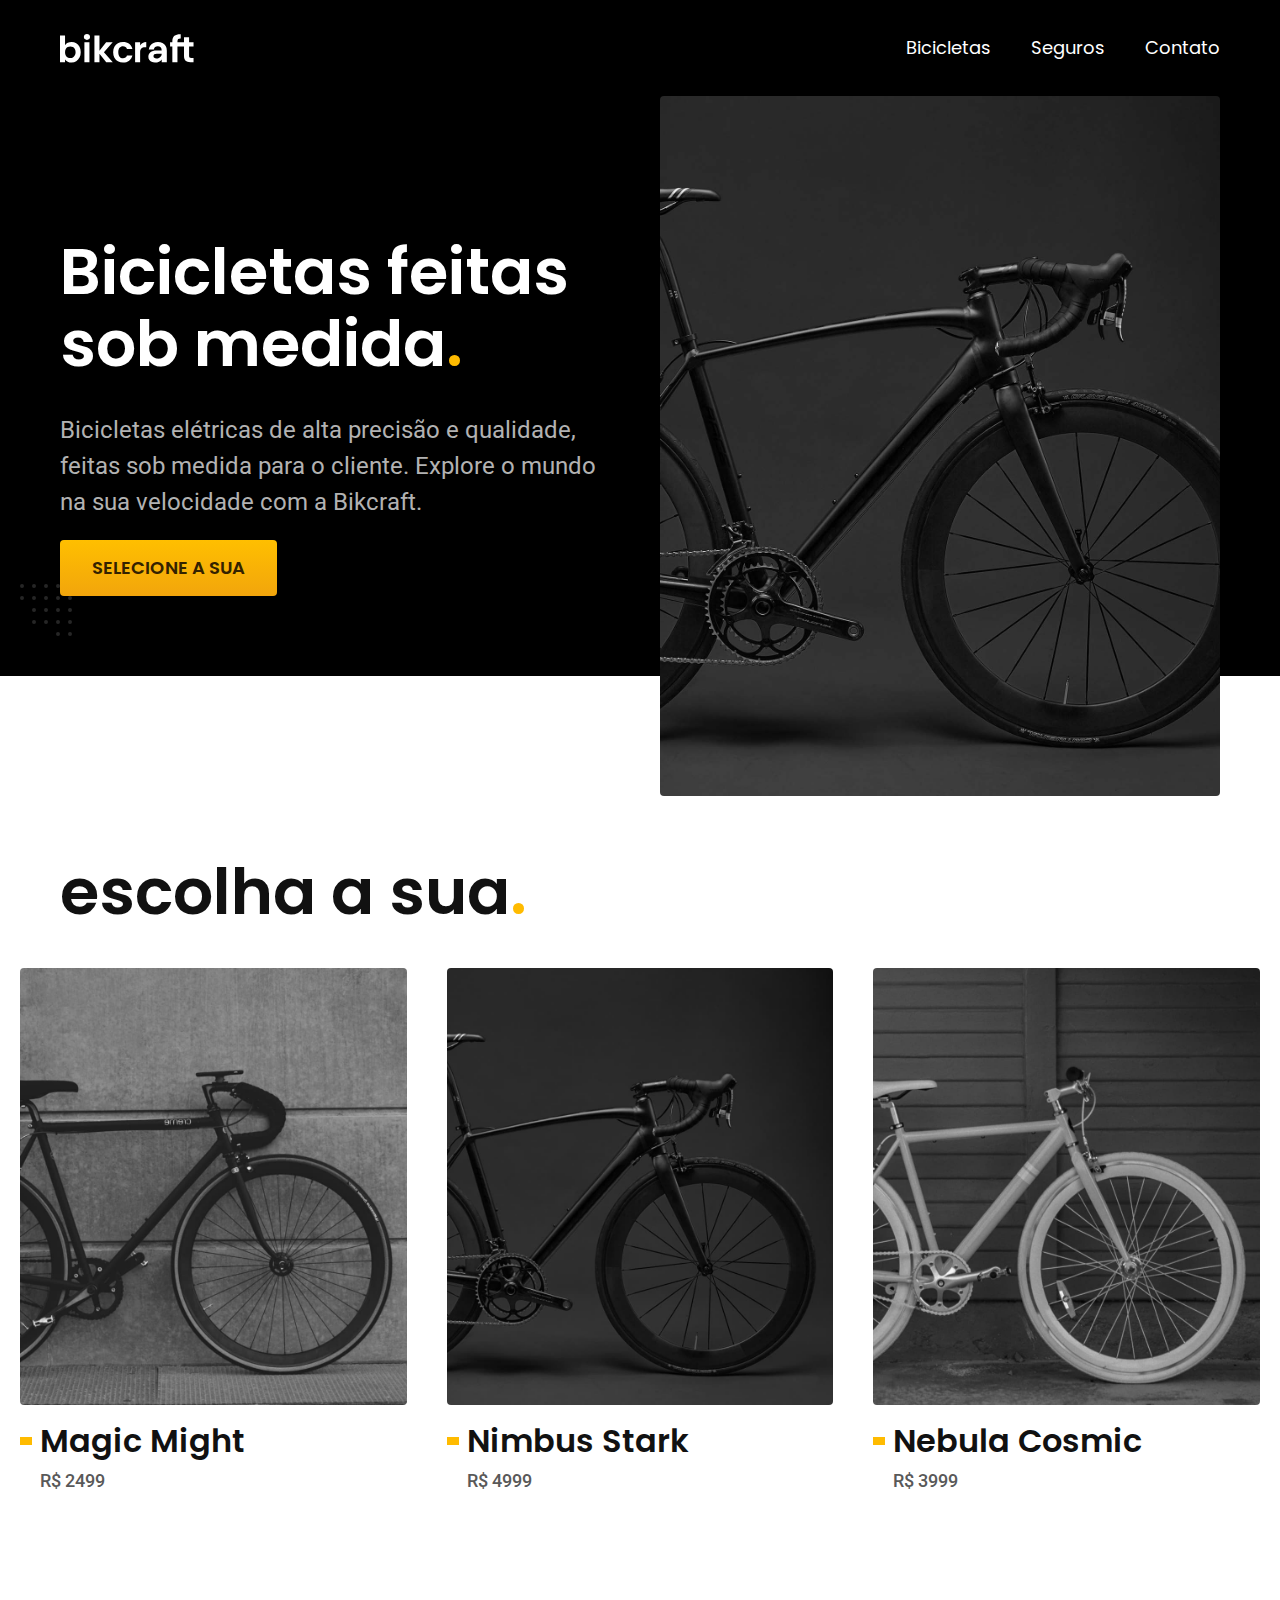
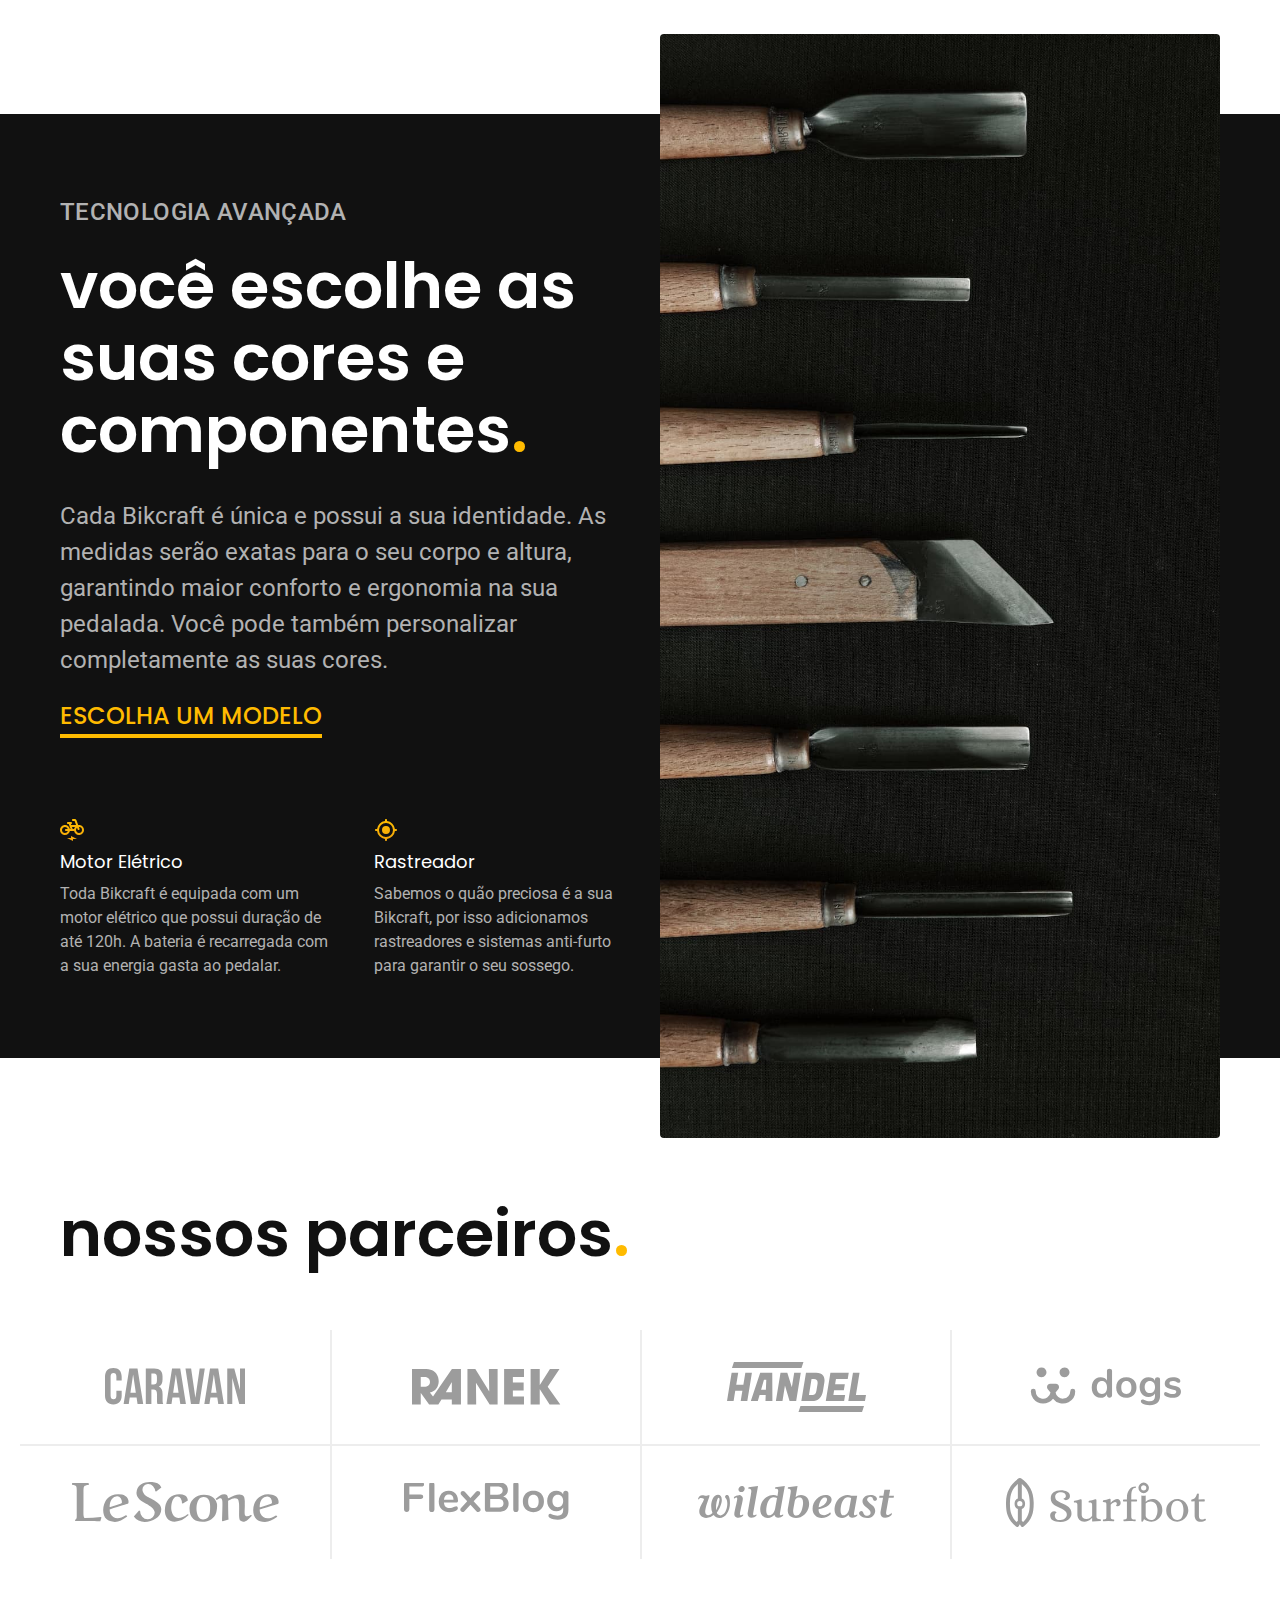
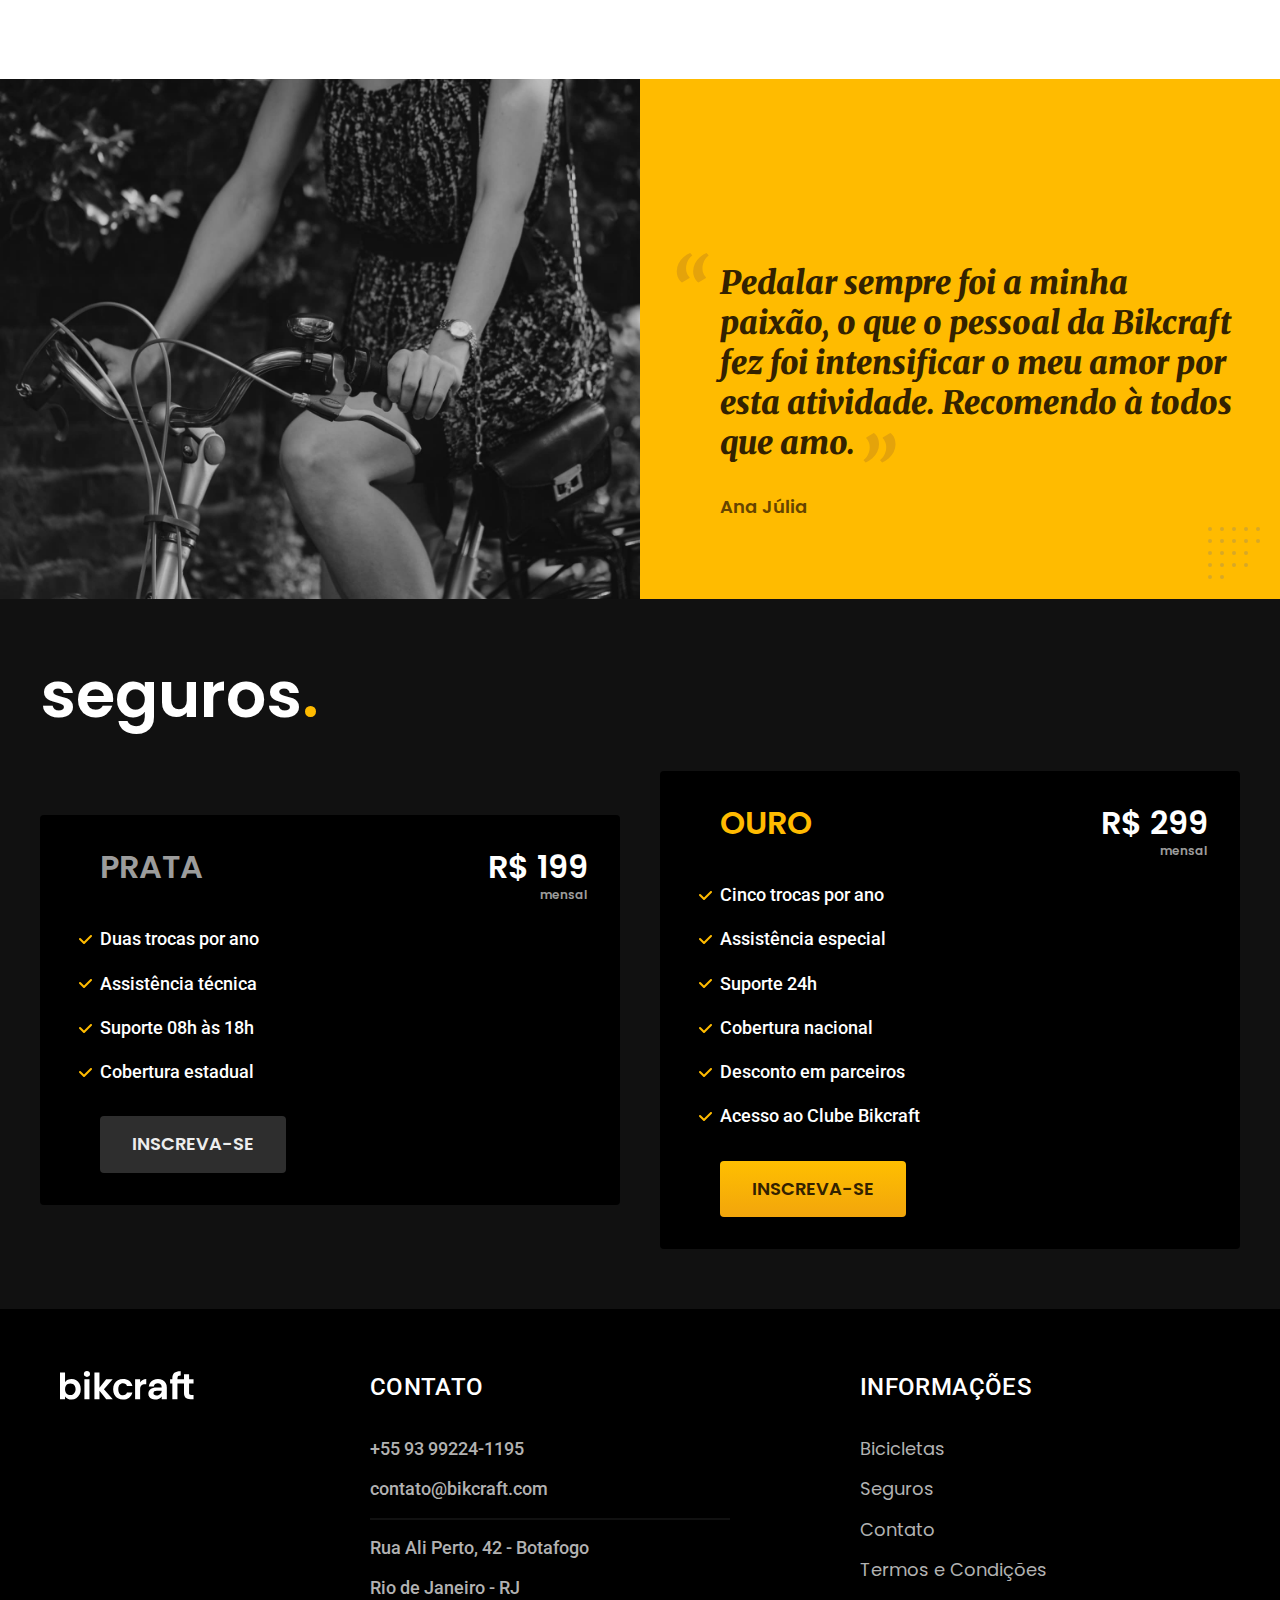
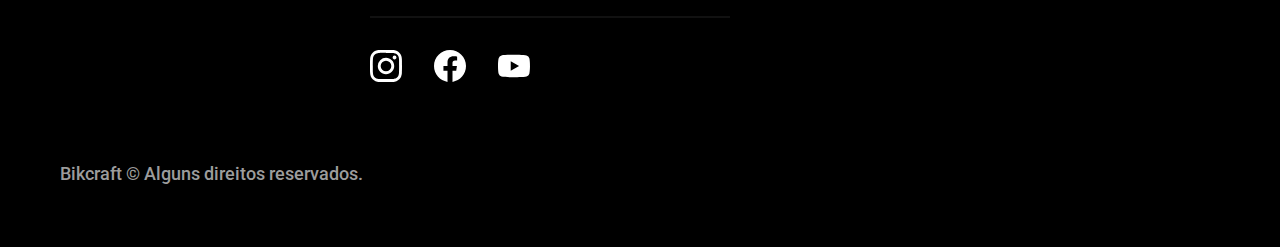
==== commit 5c844072: "animações" ====
--- a/index.html
+++ b/index.html
@@ -13,6 +13,7 @@
   <link rel="preconnect" href="https://fonts.googleapis.com">
   <link rel="preconnect" href="https://fonts.gstatic.com" crossorigin>
   <link href="https://fonts.googleapis.com/css2?family=Merriweather:ital,wght@1,900&family=Poppins:wght@400;600&family=Roboto:wght@400;500&display=swap" rel="stylesheet">
+  <script>document.documentElement.classList.add('js')</script>
 </head>
 
 <body>
@@ -34,11 +35,11 @@
   <main class="introducao-bg">
     <div class="introducao container">
       <div class="introducao-conteudo">
-        <h1 class="font-1-xxl cor-0">Bicicletas feitas sob medida<span class="cor-p1">.</span></h1>
-        <p class="font-2-l cor-5">Bicicletas elétricas de alta precisão e qualidade, feitas sob medida para o cliente. Explore o mundo na sua velocidade com a Bikcraft.</p>
-        <a href="./bicicletas.html" class="botao">Selecione a sua</a>
-      </div>
-      <picture>
+        <h1 class="font-1-xxl cor-0 fadeInDown" data-anime="200">Bicicletas feitas sob medida<span class="cor-p1">.</span></h1>
+        <p class="font-2-l cor-5 fadeInDown" data-anime="400">Bicicletas elétricas de alta precisão e qualidade, feitas sob medida para o cliente. Explore o mundo na sua velocidade com a Bikcraft.</p>
+        <a href="./bicicletas.html" class="botao fadeInDown" data-anime="600">Selecione a sua</a>
+      </div>
+      <picture class="fadeInDown" data-anime="800">
         <source media="(max-width: 800px)" srcset="./img/bicicletas/nimbus.jpg">
         <img src="./img/fotos/introducao.jpg" width="1280" height="1600" alt="Bicicleta Elétrica Preta">
       </picture>
@@ -160,7 +161,7 @@
 
   <footer class="footer-bg">
     <div class="footer container">
-      <img src="./img/bikcraft.svg" width="136" height="32" alt="Bikcraft"> width="136" height="32" alt="Bikcraft">
+      <img src="./img/bikcraft.svg" width="136" height="32" alt="Bikcraft">
 
       <div class="footer-contato">
         <h3 class="font-2-l-b cor-0">Contato</h3>
@@ -197,6 +198,8 @@
     </div>
   </footer>
 
+  <script src="./js/plugins/simple-anime.js"></script>
+  <script src="./js/script.js"></script>
 </body>
 
 </html>--- a/css/style.css
+++ b/css/style.css
@@ -1,12 +1,14 @@
 @import "./global/global.css";
 @import "./utilidades/tipografia.css";
 @import "./utilidades/cores.css";
+@import "./utilidades/animacao.css";
 @import "./global/header.css";
 @import "./global/footer.css";
 
 /* Utilidades */
 @import "./utilidades/componentes.css";
 @import "./utilidades/formulario.css";
+@import "./utilidades/animacao.css";
 
 /* Home */
 @import "./home/introducao.css";
--- a/css/style.css
+++ b/css/style.css
@@ -1,12 +1,14 @@
 @import "./global/global.css";
 @import "./utilidades/tipografia.css";
 @import "./utilidades/cores.css";
+@import "./utilidades/animacao.css";
 @import "./global/header.css";
 @import "./global/footer.css";
 
 /* Utilidades */
 @import "./utilidades/componentes.css";
 @import "./utilidades/formulario.css";
+@import "./utilidades/animacao.css";
 
 /* Home */
 @import "./home/introducao.css";
--- a/css/style.css
+++ b/css/style.css
@@ -1,12 +1,14 @@
 @import "./global/global.css";
 @import "./utilidades/tipografia.css";
 @import "./utilidades/cores.css";
+@import "./utilidades/animacao.css";
 @import "./global/header.css";
 @import "./global/footer.css";
 
 /* Utilidades */
 @import "./utilidades/componentes.css";
 @import "./utilidades/formulario.css";
+@import "./utilidades/animacao.css";
 
 /* Home */
 @import "./home/introducao.css";
